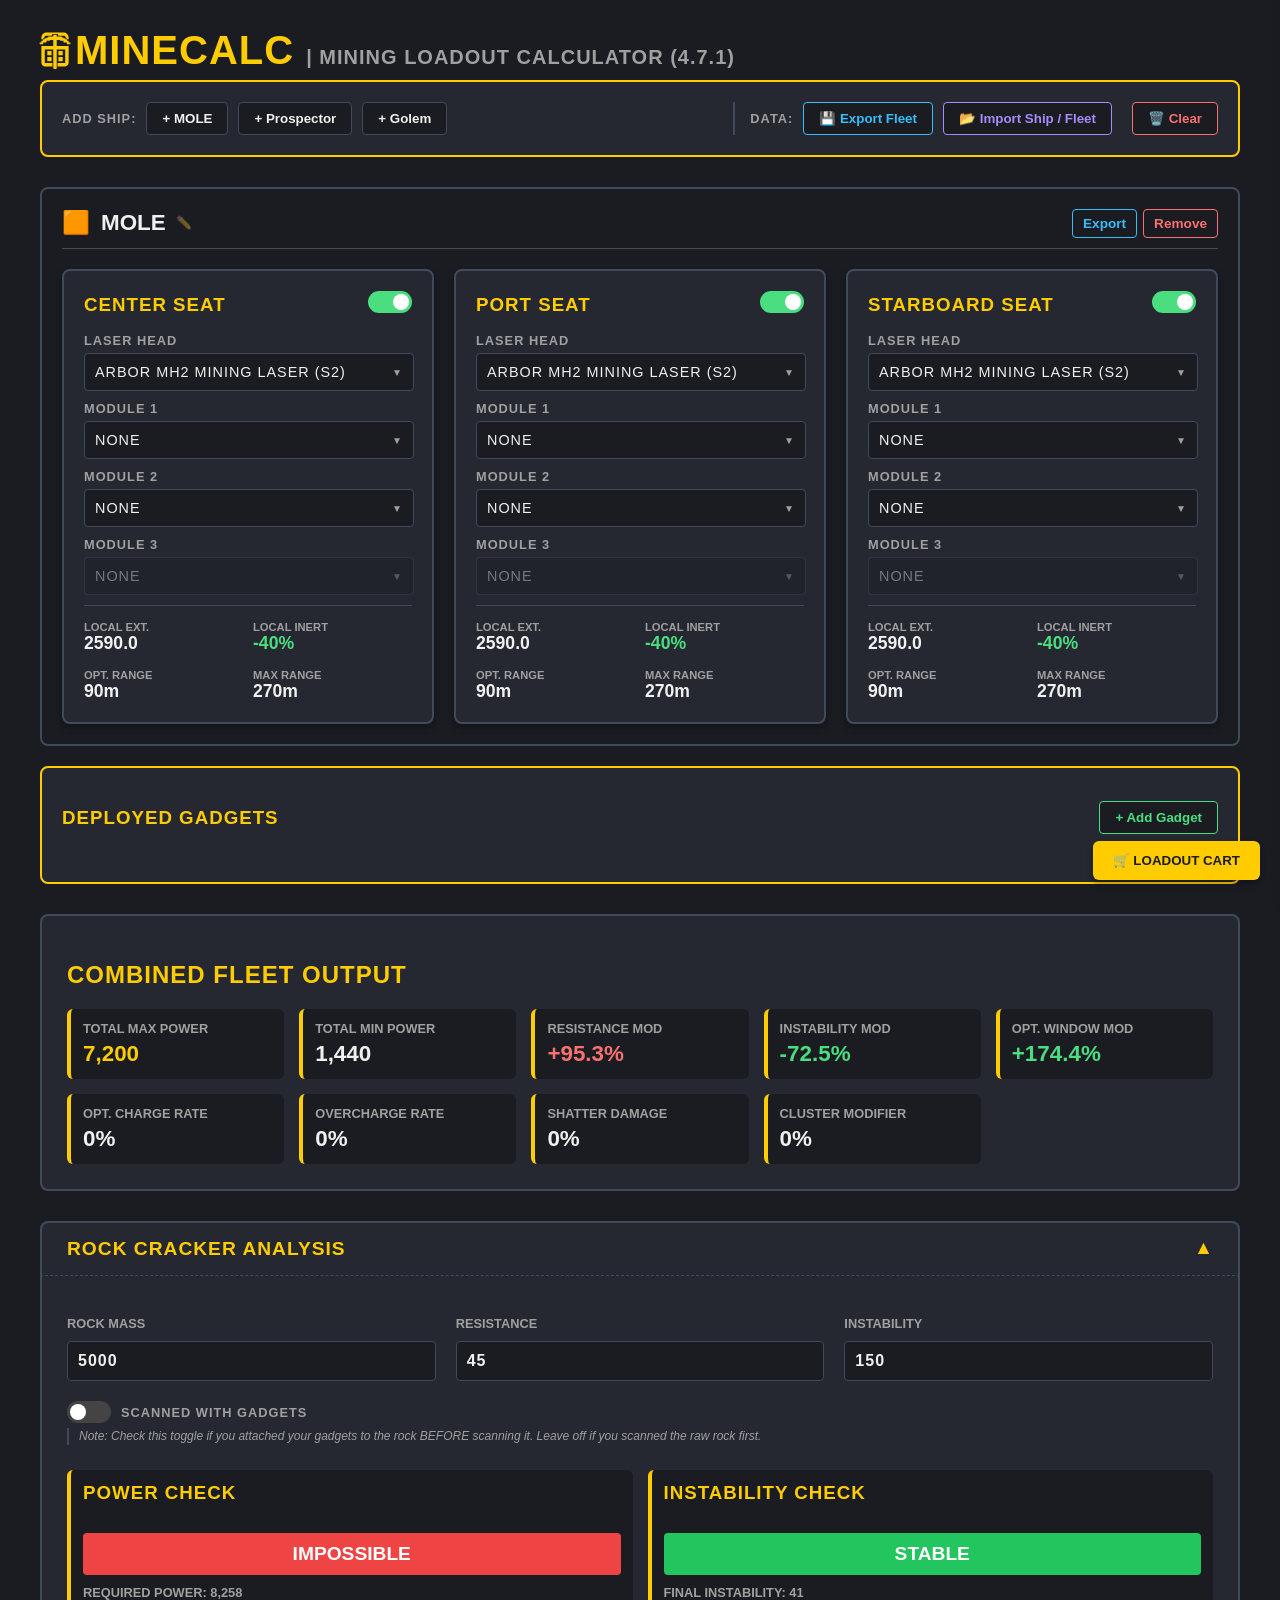
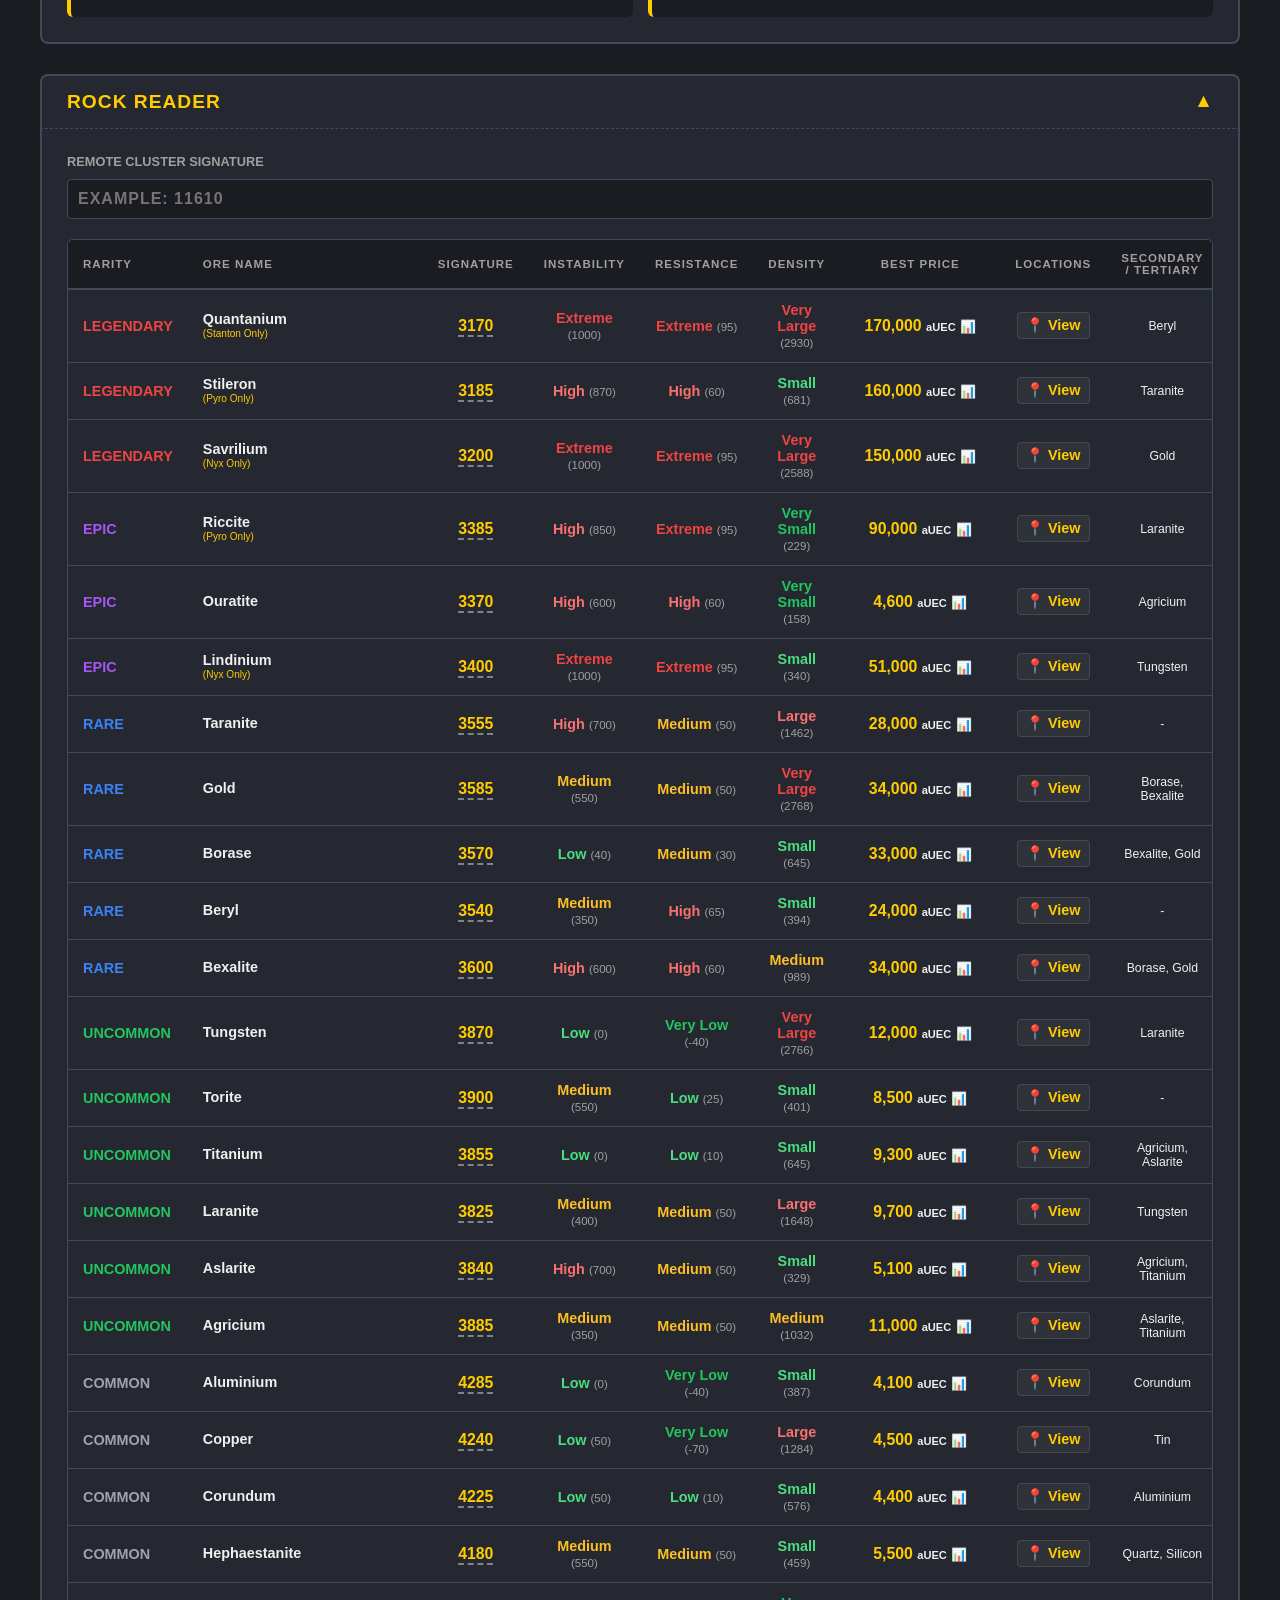
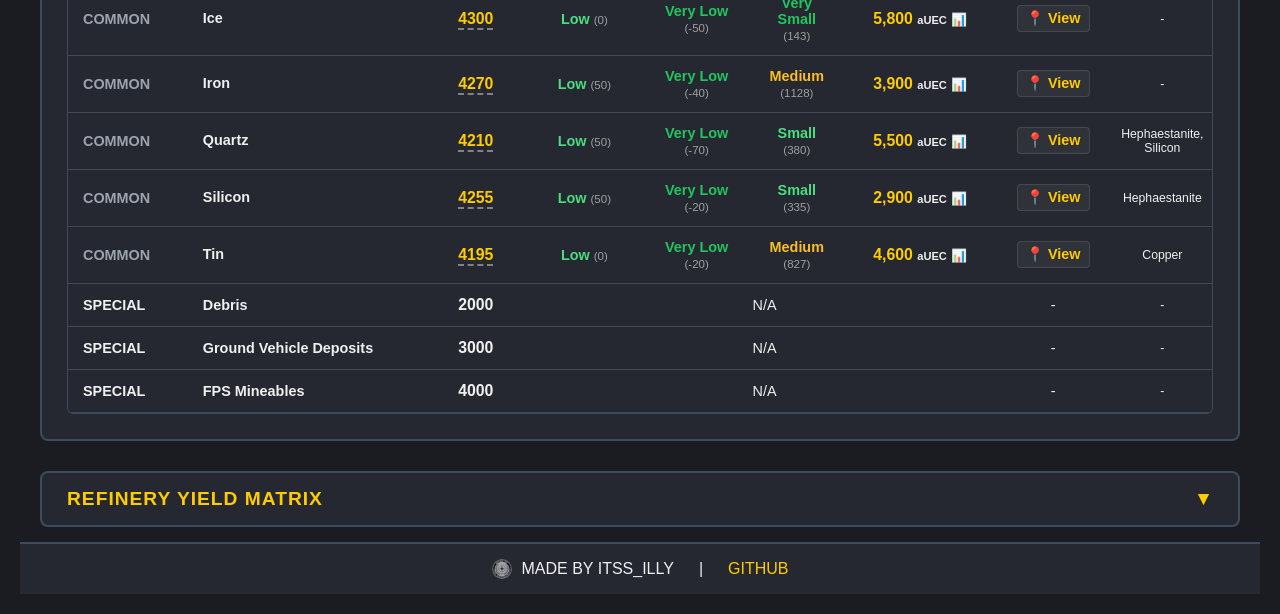
==== index.html @ 5e0e9f01 "Added locations to rock reader to know where to find the ores. Also fixed the sorting issue with las" ====
<!DOCTYPE html>
<html lang="en">
<head>
    <meta charset="UTF-8">
    <meta name="viewport" content="width=device-width, initial-scale=1.0">
    <title>MineCalc | Mining Loadout Calculator</title>
    <meta name="description" content="A Star Citizen calculator for mining loadouts, rock breakability, and fleet output.">
    <link rel="icon" type="image/svg+xml" href="MineCalc.svg">
    <meta property="og:type" content="website">
    <meta property="og:url" content="https://minecalc.itssilly.xyz/minecalc/">
    <meta property="og:title" content="MineCalc | Mining Loadout Calculator">
    <meta property="og:description" content="A Star Citizen calculator for mining loadouts, rock breakability, and fleet output.">
    <meta property="og:image" content="https://minecalc.itssilly.xyz/minecalc.png">
    <link rel="stylesheet" href="style.css">
</head>
<body>
<div id="app-content" class="container">
    <div class="main-title-container">
        <img src="MineCalc.svg" alt="MineCalc Logo" class="site-logo">
        <h1>MineCalc <span style="font-size: 0.5em; color: var(--text-muted);">| Mining Loadout Calculator (4.7.1)</span></h1>
    </div>
    
    <div class="fleet-controls global-card">
        <div class="control-group">
            <span class="control-label">Add Ship:</span>
            <button class="btn" onclick="addShip('MOLE')">+ MOLE</button>
            <button class="btn" onclick="addShip('PROSPECTOR')">+ Prospector</button>
            <button class="btn" onclick="addShip('GOLEM')">+ Golem</button>
        </div>
        <div class="control-group" style="border-left: 2px solid var(--border); padding-left: 15px;">
            <span class="control-label">Data:</span>
            <button class="btn btn-export" onclick="exportFleet()">💾 Export Fleet</button>
            <button class="btn btn-import" onclick="triggerImport()">📂 Import Ship / Fleet</button>
            <button class="btn btn-remove" onclick="clearFleet()" style="margin-left: 10px;">🗑️ Clear</button>
            <input type="file" id="import-file" accept=".json" style="display: none;" onchange="handleImport(event)">
        </div>
    </div>

    <div id="fleet-container"></div>

    <div class="global-card">
        <div class="gadget-header">
            <h3>Deployed Gadgets</h3>
            <button class="btn btn-add" onclick="addGadgetRow()">+ Add Gadget</button>
        </div>
        <div class="gadget-list" id="gadget-list"></div>
    </div>

    <div class="results-panel">
        <h2>Combined Fleet Output</h2>
        <div class="stats-grid">
            <div class="stat-box"><div class="stat-title">Total Max Power</div><div class="stat-value" id="res-max-power" style="color: var(--accent);">0</div></div>
            <div class="stat-box"><div class="stat-title">Total Min Power</div><div class="stat-value" id="res-min-power">0</div></div>
            <div class="stat-box"><div class="stat-title">Resistance Mod</div><div class="stat-value" id="res-resistance">0%</div></div>
            <div class="stat-box"><div class="stat-title">Instability Mod</div><div class="stat-value" id="res-instability">0%</div></div>
            <div class="stat-box" onmouseenter="showStatTip('window')" onmouseleave="hidePreview()">
                <div class="stat-title">Opt. Window Mod</div>
                <div class="stat-value" id="res-opt-win">0%</div>
            </div>
            <div class="stat-box"><div class="stat-title">Opt. Charge Rate</div><div class="stat-value" id="res-opt-charge">0%</div></div>
            <div class="stat-box"><div class="stat-title">Overcharge Rate</div><div class="stat-value" id="res-overcharge">0%</div></div>
            <div class="stat-box"><div class="stat-title">Shatter Damage</div><div class="stat-value" id="res-shatter">0%</div></div>
            <div class="stat-box"><div class="stat-title">Cluster Modifier</div><div class="stat-value" id="res-cluster">0%</div></div>
        </div>
    </div>

    <div class="accordion-header" onclick="toggleAccordion(this)">
        <h2>Rock Cracker Analysis</h2>
        <span class="accordion-icon">▼</span>
    </div>
    <div class="accordion-content">
        <div class="cracker-grid" style="margin-bottom: 20px;">
            <div class="cracker-input-group">
                <div class="stat-title">Rock Mass</div>
                <input type="number" id="rock-mass" class="cracker-input" value="5000" oninput="calculate()">
            </div>
            <div class="cracker-input-group">
                <div class="stat-title">Resistance</div>
                <input type="number" id="rock-res" class="cracker-input" value="45" oninput="calculate()">
            </div>
            <div class="cracker-input-group">
                <div class="stat-title">Instability</div>
                <input type="number" id="rock-inst" class="cracker-input" value="150" oninput="calculate()">
            </div>
        </div>

        <div style="margin-bottom: 25px;">
            <div class="control-group" style="margin-bottom: 5px;">
                <label class="switch">
                    <input type="checkbox" id="gadgets-scanned" onchange="calculate()">
                    <span class="slider"></span>
                </label>
                <span class="control-label">Scanned WITH Gadgets</span>
            </div>
            <div class="disclaimer">Note: Check this toggle if you attached your gadgets to the rock BEFORE scanning it. Leave off if you scanned the raw rock first.</div>
        </div>

        <div class="stats-grid">
            <div class="stat-box">
                <h3 style="margin-top: 0;">Power Check</h3>
                <div id="crack-power-status" class="status-badge" style="background-color: var(--panel-bg);">Awaiting Input</div>
                <div id="crack-power-required" class="stat-title" style="margin-top: 10px;">Required Power: 0</div>
            </div>
            <div class="stat-box">
                <h3 style="margin-top: 0;">Instability Check</h3>
                <div id="crack-inst-status" class="status-badge" style="background-color: var(--panel-bg);">Awaiting Input</div>
                <div id="crack-inst-final" class="stat-title" style="margin-top: 10px;">Final Instability: 0</div>
            </div>
        </div>
    </div>

    <div class="accordion-header" onclick="toggleAccordion(this)">
        <h2>Rock Reader</h2>
        <span class="accordion-icon">▼</span>
    </div>
    <div class="accordion-content">
        <div style="margin-bottom: 20px;">
            <div class="cracker-input-group">
                <div class="stat-title">Remote Cluster Signature</div>
                <input type="number" id="signatureInput" class="cracker-input" placeholder="Example: 11610" oninput="findOres()" style="width: 100%; box-sizing: border-box;">
            </div>
        </div>

        <div class="table-responsive">
            <table class="minecalc-table" id="rock-reader-table">
                <thead>
                    <tr>
                        <th>Rarity</th>
                        <th>Ore Name</th>
                        <th>Signature</th>
                        <th>Instability</th>
                        <th>Resistance</th>
                        <th>Density</th>
                        <th>Best Price</th>
                        <th>Locations</th>
                        <th>Secondary / Tertiary</th>
                    </tr>
                <tbody id="ore-table-body">
                    </tbody>
            </table>
        </div>
    </div>
    <div class="accordion-header" onclick="toggleAccordion(this)">
        <h2>Refinery Yield Matrix</h2>
        <span class="accordion-icon">▼</span>
    </div>
    <div class="accordion-content">
        <div class="table-responsive">
            <table class="minecalc-table" id="refinery-table">
                <thead>
                    <tr>
                        <th>Refinery</th>
                        <th>System</th>
                        </tr>
                </thead>
                <tbody id="refinery-table-body">
                    </tbody>
            </table>
        </div>
    </div>
</div>

<footer>
    <div class="footer-content">
        <img src="MadeByTheCommunity_Black.webp" alt="Made By The Community Logo">
        <span style="margin-right: 15px;">MADE BY ITSS_ILLY</span> | <span style="margin-left: 15px;"><a href="https://github.com/itssilly4u/MineCalc" target="_blank" class="github-link">GITHUB</a></span>
    </div>
</footer>

<script src="game-data.js"></script>
<script src="oresign.js"></script>

<script src="calculator.js"></script>
<script src="rockreader.js"></script>
<script src="fleet.js"></script>
<script src="refinery.js"></script>

<script src="app.js"></script>

</body>
</html>
---- style.css ----
:root {
    /* Base Backgrounds & Borders */
    --bg-color: #1a1c22;
    --panel-bg: #252830;
    --border: #3f4a5a;
    --border-dark: #551a1a; 

    /* Text Colors */
    --text-main: #f0f0f0;
    --text-bright: #ffffff;
    --text-muted: #a0a0a0;

    /* Core Theme Accents */
    --accent: #ffcc00; 
    --accent-rgb: 255, 204, 0; /* Used for transparent hovers */

    /* Status Colors */
    --good-stat: #4ade80; 
    --bad-stat: #f87171;
    --impossible: #ef4444;
    --difficult: #fbbf24;
    --crackable: #22c55e;
    --crackable-rgb: 34, 197, 94; /* Used for transparent glows */
    --overpower: #06b6d4;

    /* Action Buttons */
    --btn-export: #38bdf8;
    --btn-import: #a78bfa;

    /* Ore Rarities (Ones that don't match statuses) */
    --rarity-epic: #a855f7;
    --rarity-rare: #3b82f6;
    --rarity-common: #9ca3af;

    /* UI Elements */
    --toggle-bg: #444444;

    /* System Colors */
    --text-stanton: #4fa3e3;
    --text-nyx: #b164e8;
    --text-pyro: #e88e3c;

}

body {
    font-family: 'Segoe UI', Tahoma, Geneva, Verdana, sans-serif;
    background-color: var(--bg-color);
    color: var(--text-main);
    margin: 0; 
    padding: 20px;
    display: flex; 
    flex-direction: column;
    min-height: 100vh;
}

h1, 
h2, 
h3 { 
    color: var(--accent); 
    text-transform: uppercase; 
    letter-spacing: 1px; 
}

.container { 
    max-width: 1200px; 
    width: 100%; 
    margin: 0 auto; 
    flex: 1 0 auto; 
}

.setups-grid {
    display: grid;
    grid-template-columns: repeat(3, 1fr);
    gap: 20px;
    margin-bottom: 20px;
}

@media (max-width: 900px) {
    .setups-grid { 
        grid-template-columns: 1fr; 
    }
}

.setup-card {
    background-color: var(--panel-bg);
    border: 2px solid var(--border);
    border-radius: 8px;
    padding: 20px;
    box-shadow: 0 4px 6px rgba(0,0,0,0.3);
    display: flex; 
    flex-direction: column;
    transition: opacity 0.3s, border-color 0.3s;
    box-sizing: border-box; 
    width: 100%;
}

.setup-card label {
    font-size: 0.8em;
    color: var(--text-muted);
    text-transform: uppercase;
    font-weight: bold;
    letter-spacing: 1px;
    margin-bottom: 5px;
    display: block; 
}

.form-group {
    margin-bottom: 10px;
}

.setup-card.off { 
    opacity: 0.5; 
    border-color: var(--border-dark); 
}

.card-header { 
    display: flex; 
    justify-content: space-between; 
    align-items: center; 
    margin-bottom: 15px; 
}

.card-header h3 { 
    margin: 0; 
}

/* Switch UI */
.switch { 
    position: relative; 
    display: inline-block; 
    width: 44px; 
    height: 22px; 
}

.switch input { 
    opacity: 0; 
    width: 0; 
    height: 0; 
}

.slider { 
    position: absolute; 
    cursor: pointer; 
    top: 0; 
    left: 0; 
    right: 0; 
    bottom: 0; 
    background-color: var(--toggle-bg); 
    transition: .4s; 
    border-radius: 22px; 
}

.slider:before { 
    position: absolute; 
    content: ""; 
    height: 16px; 
    width: 16px; 
    left: 3px; 
    bottom: 3px; 
    background-color: var(--text-bright); 
    transition: .4s; 
    border-radius: 50%; 
}

input:checked + .slider { 
    background-color: var(--good-stat); 
}

input:checked + .slider:before { 
    transform: translateX(22px); 
}

/* Custom Select UI */
.custom-select { 
    position: relative; 
    width: 100%; 
    background-color: var(--bg-color); 
    border: 1px solid var(--border); 
    border-radius: 4px; 
    cursor: pointer; 
    user-select: none; 
    transition: border-color 0.2s; 
}

.custom-select.open { 
    border-color: var(--accent); 
}

.custom-select.disabled { 
    opacity: 0.4; 
    cursor: not-allowed; 
    pointer-events: none; 
}

.cs-display { 
    padding: 10px; 
    display: flex; 
    justify-content: space-between; 
    align-items: center; 
    color: var(--text-main); 
    font-size: 0.9em; 
    text-transform: uppercase; 
    letter-spacing: 1px;
}

.cs-display::after { 
    content: '▼'; 
    font-size: 0.7em; 
    color: var(--text-muted); 
}

.cs-options { 
    position: absolute; 
    top: calc(100% + 5px); 
    left: 0; 
    right: 0; 
    background-color: var(--bg-color); 
    border: 1px solid var(--accent); 
    border-radius: 4px; 
    max-height: 250px; 
    overflow-y: auto; 
    display: none; 
    z-index: 100; 
    box-shadow: 0 4px 12px rgba(0,0,0,0.5); 
}

.cs-optgroup { 
    padding: 8px 10px; 
    font-size: 0.75em; 
    color: var(--bg-color); 
    background-color: var(--accent); 
    font-weight: bold; 
    text-transform: uppercase; 
}

.cs-option { 
    padding: 10px 15px; 
    color: var(--text-main); 
    font-size: 0.9em; 
    transition: background-color 0.2s, color 0.2s; 
    text-transform: uppercase; 
    letter-spacing: 1px;
}

.cs-option:hover { 
    background-color: var(--panel-bg); 
    color: var(--accent); 
}

.cs-display, 
.cs-option { 
    white-space: normal; 
    word-wrap: break-word; 
}

/* Tooltip UI */
.item-preview-tooltip { 
    position: fixed; 
    background-color: var(--bg-color); 
    border: 1px solid var(--accent); 
    border-radius: 8px; 
    padding: 15px; 
    color: var(--text-main); 
    pointer-events: none; 
    z-index: 9999; 
    display: none; 
    box-shadow: 0 8px 16px rgba(0,0,0,0.8); 
    min-width: 240px; 
}

.item-preview-tooltip h4 { 
    margin: 0 0 10px 0; 
    color: var(--accent); 
    font-size: 1em; 
    border-bottom: 1px solid var(--border); 
    padding-bottom: 5px; 
    text-transform: uppercase; 
}

.preview-stat-row { 
    display: flex; 
    justify-content: space-between; 
    margin-bottom: 4px; 
    font-size: 0.9em; 
    font-weight: bold; 
}

.preview-label { 
    color: var(--text-muted); 
    text-transform: uppercase; 
    font-size: 0.8em; 
}

.global-card { 
    background-color: var(--panel-bg); 
    border: 2px solid var(--accent); 
    border-radius: 8px; 
    padding: 20px; 
    margin-bottom: 30px; 
}

.gadget-header { 
    display: flex; 
    justify-content: space-between; 
    align-items: center; 
    margin-bottom: 15px; 
}

.gadget-list { 
    display: flex; 
    flex-direction: column; 
    gap: 10px; 
}

.gadget-row { 
    display: flex; 
    align-items: center; 
    gap: 10px; 
}

.btn { 
    background: var(--bg-color); 
    border: 1px solid var(--border); 
    color: var(--text-main); 
    padding: 8px 15px; 
    border-radius: 4px; 
    cursor: pointer; 
    font-weight: bold; 
    transition: all 0.2s; 
}

.btn:hover { 
    border-color: var(--accent); 
    color: var(--accent); 
}

.btn-add { 
    color: var(--good-stat); 
    border-color: var(--good-stat); 
}

.btn-remove { 
    color: var(--bad-stat); 
    border-color: var(--bad-stat); 
}

.results-panel { 
    background-color: var(--panel-bg); 
    border: 2px solid var(--border); 
    border-radius: 8px; 
    padding: 25px; 
    margin-bottom: 30px; 
}

.stats-grid { 
    display: grid; 
    grid-template-columns: repeat(auto-fit, minmax(180px, 1fr)); 
    gap: 15px; 
}

.stat-box { 
    background-color: var(--bg-color); 
    padding: 12px; 
    border-radius: 6px; 
    border-left: 4px solid var(--accent); 
    display: flex; 
    flex-direction: column; 
    justify-content: center; 
}

.stat-title { 
    font-size: 0.8em; 
    color: var(--text-muted); 
    text-transform: uppercase; 
    margin-bottom: 5px; 
    font-weight: bold; 
}

.stat-value { 
    font-size: 1.4em; 
    font-weight: bold; 
}

/* Rock Cracker Section */
.cracker-grid { 
    display: grid; 
    grid-template-columns: repeat(auto-fit, minmax(200px, 1fr)); 
    gap: 20px; 
    margin-top: 15px; 
}

.cracker-input-group { 
    display: flex; 
    flex-direction: column; 
    gap: 5px; 
}

.cracker-input { 
    background: var(--bg-color); 
    border: 1px solid var(--border); 
    color: var(--text-main); 
    padding: 10px; 
    border-radius: 4px; 
    font-size: 1em; 
    text-transform: uppercase; 
    letter-spacing: 1px; 
    font-weight: bold;
}

.status-badge { 
    padding: 10px; 
    border-radius: 4px; 
    text-align: center; 
    font-weight: bold; 
    text-transform: uppercase; 
    margin-top: 10px; 
    font-size: 1.2em;
}

.operator-results { 
    margin-top: auto; 
    padding-top: 15px; 
    border-top: 1px solid var(--border); 
    display: grid; 
    grid-template-columns: 1fr 1fr; 
    gap: 15px 10px; 
}

.local-stat { 
    display: flex; 
    flex-direction: column; 
}

.local-stat .label { 
    color: var(--text-muted); 
    font-size: 0.7em; 
    text-transform: uppercase; 
    font-weight: bold; 
}

.local-stat .value { 
    font-size: 1.1em; 
    font-weight: bold; 
}

.disclaimer {
    font-size: 0.75em; 
    color: var(--text-muted); 
    font-style: italic; 
    margin-bottom: 15px; 
    line-height: 1.4; 
    border-left: 2px solid var(--border); 
    padding-left: 10px;
}

footer { 
    background-color: var(--panel-bg); 
    border-top: 2px solid var(--border); 
    padding: 15px 0; 
    margin-top: auto; 
    width: 100%; 
}

.footer-content { 
    max-width: 1200px; 
    margin: 0 auto; 
    display: flex; 
    justify-content: center; 
    align-items: center; 
    gap: 10px; 
}

.github-link { 
    font-size: 16px; 
    color: var(--accent); 
    text-transform: uppercase; 
    text-decoration: none; 
}

.footer-content img {
    height: 20px; 
    width: auto; 
    opacity: 0.6;
}

.footer-content a:hover {
    color: var(--text-bright); 
    text-decoration: underline;
}

#loading { 
    text-align: center; 
    padding: 50px; 
    font-size: 1.5em; 
    color: var(--accent); 
}

#app-content { 
    display: none; 
}

/* Accordion UI */
.accordion-header {
    background-color: var(--panel-bg);
    border: 2px solid var(--border);
    border-radius: 8px;
    padding: 15px 25px;
    margin-bottom: 15px;
    cursor: pointer;
    display: flex;
    justify-content: space-between;
    align-items: center;
    transition: border-color 0.2s;
}

.accordion-header:hover { 
    border-color: var(--accent); 
}

.accordion-header h2 { 
    margin: 0; 
    font-size: 1.2em; 
}

.accordion-icon { 
    font-size: 1.2em; 
    color: var(--accent); 
    transition: transform 0.3s ease; 
}

.accordion-header.active { 
    border-radius: 8px 8px 0 0; 
    margin-bottom: 0; 
    border-bottom: 1px dashed var(--border); 
}

.accordion-header.active .accordion-icon { 
    transform: rotate(180deg); 
}

.accordion-content { 
    background-color: var(--panel-bg); 
    border: 2px solid var(--border); 
    border-top: none; 
    border-radius: 0 0 8px 8px; 
    padding: 25px; 
    margin-bottom: 30px; 
    display: none; 
}

/* RockReader Specific Styles */
.action-button {
    padding: 12px 20px;
    font-size: 1rem;
    font-weight: bold;
    text-transform: uppercase;
    color: var(--bg-color);
    background-color: var(--accent); 
    border: none;
    border-radius: 6px;
    cursor: pointer;
    transition: background-color 0.2s;
    width: 100%;
    height: 45px;
}

.action-button:hover { 
    background-color: #e6b800; 
}

.results-container { 
    margin-top: 25px; 
    border-top: 1px solid var(--border);
    padding-top: 20px;
}

.match-item {
    background-color: rgba(0, 0, 0, 0.2);
    border: 1px solid var(--border);
    padding: 12px 15px;
    border-radius: 6px;
    margin-bottom: 8px;
    display: flex;
    justify-content: space-between;
    align-items: center;
}

.match-name { 
    font-weight: bold; 
    color: var(--text-bright); 
}

.match-count { 
    color: var(--accent); 
    font-size: 0.9em; 
    text-transform: uppercase; 
    font-weight: bold; 
}

/* RESPONSIVE FLEET BUILDER STYLES */
.fleet-controls { 
    display: flex; 
    flex-wrap: wrap; 
    gap: 15px; 
    align-items: center; 
    justify-content: space-between; 
}

.control-group { 
    display: flex; 
    align-items: center; 
    gap: 10px; 
    flex-wrap: wrap; 
}

.control-label { 
    font-size: 0.8em; 
    color: var(--text-muted); 
    text-transform: uppercase; 
    font-weight: bold; 
    letter-spacing: 1px; 
}

.btn-export { 
    color: var(--btn-export); 
    border-color: var(--btn-export); 
}

.btn-import { 
    color: var(--btn-import); 
    border-color: var(--btn-import); 
}

#fleet-container { 
    display: flex; 
    flex-wrap: wrap; 
    align-items: flex-start; 
    gap: 20px; 
    margin-bottom: 20px; 
}

.ship-container { 
    background-color: var(--bg-color); 
    border: 2px solid var(--border); 
    border-radius: 8px; 
    padding: 20px; 
    box-sizing: border-box; 
    width: 100%; 
}

.ship-container[data-type="MOLE"] { 
    width: 100%; 
}

@media (min-width: 950px) {
    .ship-container[data-type="PROSPECTOR"], 
    .ship-container[data-type="GOLEM"] { 
        width: calc(33.333% - 14px); 
    }
}

@media (min-width: 650px) and (max-width: 949px) {
    .ship-container[data-type="PROSPECTOR"], 
    .ship-container[data-type="GOLEM"] { 
        width: calc(50% - 10px); 
    }
}

.ship-header { 
    display: flex; 
    justify-content: space-between; 
    align-items: flex-start; 
    margin-bottom: 20px; 
    padding-bottom: 10px; 
    border-bottom: 1px solid var(--border); 
    flex-wrap: wrap; 
    gap: 10px; 
}

.ship-header h2 { 
    margin: 0; 
    color: var(--text-bright); 
    font-size: 1.4em; 
    display: flex; 
    align-items: center; 
    gap: 10px; 
}

.ship-header-controls { 
    display: flex; 
    gap: 6px; 
    flex-wrap: wrap; 
}

.ship-header-controls .btn { 
    padding: 6px 10px; 
    font-size: 0.85em; 
}

.ship-container .setups-grid { 
    margin-bottom: 0; 
}

.ship-title-container { 
    display: flex; 
    align-items: center; 
    gap: 10px; 
    flex-wrap: wrap; 
}

.ship-title-text { 
    font-size: 1.4em; 
    color: var(--text-main); 
    margin: 0; 
    font-weight: bold; 
    cursor: pointer; 
}

.ship-name-input { 
    font-size: 1.2em; 
    padding: 4px 8px; 
    border-radius: 4px; 
    border: 1px solid var(--accent); 
    background: var(--bg-color); 
    color: var(--text-main); 
    display: none; 
    font-weight: bold; 
    font-family: inherit; 
    width: 150px; 
}

.edit-icon { 
    font-size: 0.8em; 
    cursor: pointer; 
    opacity: 0.4; 
    transition: opacity 0.2s; 
}

.edit-icon:hover { 
    opacity: 1; 
}

.ship-container[data-type="PROSPECTOR"] .setups-grid, 
.ship-container[data-type="GOLEM"] .setups-grid { 
    grid-template-columns: 1fr; 
}

/* --- Ore Database Table Styles --- */
.table-responsive { 
    overflow-x: auto; 
    margin-top: 15px; 
    border-radius: 6px; 
    border: 1px solid var(--border); 
}

.minecalc-table { 
    width: 100%; 
    border-collapse: collapse; 
    text-align: left; 
    font-size: 0.9em; 
    min-width: 800px; 
}

.minecalc-table th { 
    background-color: var(--bg-color); 
    color: var(--text-muted); 
    padding: 12px 15px; 
    border-bottom: 2px solid var(--border); 
    text-transform: uppercase; 
    letter-spacing: 1px; 
    font-size: 0.8em; 
}

.minecalc-table td { 
    padding: 12px 15px; 
    border-bottom: 1px solid var(--border); 
    color: var(--text-main); 
}

.minecalc-table tr:hover { 
    background-color: rgba(var(--accent-rgb), 0.05); 
}

/* Rarity Colors (Hooked to variables) */
.minecalc-table td.rarity-legendary { 
    color: var(--impossible); 
    font-weight: bold; 
    text-transform: uppercase; 
} 

.minecalc-table td.rarity-epic { 
    color: var(--rarity-epic); 
    font-weight: bold; 
    text-transform: uppercase; 
} 

.minecalc-table td.rarity-rare { 
    color: var(--rarity-rare); 
    font-weight: bold; 
    text-transform: uppercase; 
} 

.minecalc-table td.rarity-uncommon { 
    color: var(--crackable); 
    font-weight: bold; 
    text-transform: uppercase; 
} 

.minecalc-table td.rarity-common { 
    color: var(--rarity-common); 
    font-weight: bold; 
    text-transform: uppercase; 
} 

#rock-reader-table th:nth-child(2), 
#rock-reader-table td.ore-name-cell {
    width: 205px; 
    min-width: 205px;
}

#rock-reader-table th:nth-child(n+3),
#rock-reader-table td:nth-child(n+3) {
    text-align: center;
}

#rock-reader-table td.price-clickable {
    color: var(--accent);
    font-weight: bold;
    cursor: pointer;
}

#rock-reader-table td.price-cell-empty {
    color: var(--text-muted);
}


#rock-reader-table th, 
#rock-reader-table td.ore-name-cell,
#rock-reader-table td.sig-clickable,
#rock-reader-table td.price-clickable {
    white-space: nowrap; 
}


#rock-reader-table th:nth-child(7),
#rock-reader-table td.price-clickable {
    width: 130px;
    min-width: 130px;
}


#rock-reader-table th:last-child,
#rock-reader-table td:last-child {
    width: auto;
    white-space: normal; 
}


.price-details-row td {
    white-space: normal !important; 
}

/* --- Refinery Table  --- */

#refinery-table th:first-child,
#refinery-table td:first-child {
    position: sticky;
    left: 0;
    background-color: var(--panel-bg);
    z-index: 11;
    box-shadow: 2px 0 0 0 var(--border);
}

#refinery-table th:first-child {
    background-color: var(--bg-color);
    z-index: 12 !important;
}

#refinery-table th:nth-child(2),
#refinery-table td:nth-child(2) {
    padding-right: 30px;
    text-align: left;
    border-left: none; 
}

#refinery-table {
    border-collapse: separate; 
    border-spacing: 0;
}

/* Rating Colors (Hooked to variables) */
.rating-extreme { 
    color: var(--impossible); 
    font-weight: bold; 
} 

.rating-high { 
    color: var(--bad-stat); 
    font-weight: bold; 
} 

.rating-medium { 
    color: var(--difficult); 
    font-weight: bold; 
} 

.rating-low { 
    color: var(--good-stat); 
    font-weight: bold; 
} 

.rating-very-low { 
    color: var(--crackable); 
    font-weight: bold; 
} 

/* --- Rock Reader Table Highlights --- */
.minecalc-table tr.highlight-match { 
    background-color: rgba(var(--crackable-rgb), 0.15); 
    border: 2px solid var(--crackable); 
}

.cluster-badge { 
    background-color: var(--crackable); 
    color: var(--text-bright); 
    padding: 2px 8px; 
    border-radius: 4px; 
    font-size: 0.75em; 
    font-weight: bold; 
    text-transform: uppercase; 
    margin-left: 10px; 
    vertical-align: middle; 
}

.sig-clickable { 
    cursor: pointer; 
    text-decoration: underline dashed var(--text-muted); 
    text-underline-offset: 5px; 
    transition: color 0.2s; 
}

.sig-clickable:hover { 
    color: var(--text-bright) !important; 
}

.sig-details-row td { 
    background-color: rgba(0, 0, 0, 0.15); 
    box-shadow: inset 0 3px 6px rgba(0,0,0,0.1); 
}

/* Header Logo Styles */
.main-title-container { 
    display: flex; 
    align-items: center;  
    margin-bottom: 10px; 
    margin-top: 10px; 
    margin-left: -5px; 
}

.site-logo { 
    height: 40px; 
    width: auto; 
}

.main-title-container h1 { 
    margin: 0; 
    font-size: 40px; 
    line-height: 1; 
}

/* --- SHOPPING CART UI --- */
#mc-cart-btn {
    position: fixed;
    bottom: 20px;
    right: 20px;
    z-index: 999;
    background: var(--accent);
    color: var(--bg-color);
    border: none;
    padding: 12px 20px;
    border-radius: 6px;
    font-weight: bold;
    text-transform: uppercase;
    cursor: pointer;
    box-shadow: 0 4px 6px rgba(0,0,0,0.3);
    transition: transform 0.2s, background-color 0.2s;
}
#mc-cart-btn:hover {
    transform: scale(1.05);
    background-color: #e6b800;
}
#mc-cart-panel {
    position: fixed;
    top: 0;
    right: -400px;
    width: 380px;
    max-width: 100vw;
    height: 100vh;
    background: var(--panel-bg);
    color: var(--text-main);
    z-index: 1000;
    transition: right 0.3s ease;
    box-shadow: -5px 0 15px rgba(0,0,0,0.8);
    display: flex;
    flex-direction: column;
    border-left: 2px solid var(--border);
}
#mc-cart-panel.open { 
    right: 0; 
}
.mc-cart-header {
    padding: 20px;
    background: var(--bg-color);
    display: flex;
    justify-content: space-between;
    align-items: center;
    border-bottom: 2px solid var(--border);
}
.mc-cart-header h3 { 
    margin: 0; 
    font-size: 1.2rem; 
}
.mc-close-btn { 
    background: none; 
    border: none; 
    color: var(--text-muted); 
    font-size: 1.5rem; 
    cursor: pointer; 
    transition: color 0.2s; 
}
.mc-close-btn:hover { 
    color: var(--bad-stat); 
}
.mc-cart-controls {
    padding: 10px 20px;
    background: var(--panel-bg);
    border-bottom: 1px solid var(--border);
    display: flex;
    align-items: center;
    gap: 10px;
    font-size: 0.9em;
    color: var(--text-muted);
}
.mc-cart-list { 
    flex: 1; 
    overflow-y: auto; 
    padding: 20px; 
    display: flex; 
    flex-direction: column; 
    gap: 15px; 
}
.mc-cart-item {
    background: var(--bg-color);
    padding: 12px;
    border-radius: 6px;
    border-left: 4px solid transparent;
    border: 1px solid var(--border);
}
.mc-cart-item.equipped { border-left-color: var(--accent); }
.mc-cart-item.pinned { border-left-color: var(--btn-export); }

.mc-item-header { 
    display: flex; 
    justify-content: space-between; 
    align-items: center; 
    margin-bottom: 8px; 
}
.mc-item-name { 
    font-weight: bold; 
    flex: 1; 
    color: var(--text-bright); 
    text-transform: uppercase; 
    font-size: 0.9em;
}
.mc-item-qty { 
    background: var(--accent); 
    color: var(--bg-color); 
    padding: 2px 8px; 
    border-radius: 12px; 
    font-size: 0.8em; 
    font-weight: bold; 
    margin-right: 10px; 
}
.mc-pin-btn { 
    background: none; 
    border: none; 
    cursor: pointer; 
    opacity: 0.4; 
    transition: opacity 0.2s; 
    font-size: 1.1em; 
}
.mc-pin-btn:hover { opacity: 0.8; }
.mc-pin-btn.active { 
    opacity: 1; 
    text-shadow: 0 0 5px var(--btn-export); 
}
.mc-shop-select {
    width: 100%;
    padding: 8px;
    background: var(--panel-bg);
    color: var(--text-main);
    border: 1px solid var(--border);
    border-radius: 4px;
    font-size: 0.85em;
    cursor: pointer;
}
.mc-shop-select:focus { 
    border-color: var(--accent); 
    outline: none; 
}
.mc-cart-footer {
    padding: 20px;
    background: var(--bg-color);
    border-top: 2px solid var(--border);
    text-align: right;
    font-size: 1.2em;
    font-weight: bold;
    color: var(--text-main);
}

/* --- CART SEARCH UI --- */
.mc-controls-wrapper {
    display: flex;
    align-items: center;
    width: 100%;
    justify-content: space-between;
}
.mc-show-all-wrap {
    display: flex;
    align-items: center;
    gap: 10px;
}
.mc-search-container {
    display: flex;
    align-items: center;
    justify-content: flex-end;
}
#mc-cart-search {
    width: 0;
    padding: 0;
    border: 1px solid transparent;
    background: var(--bg-color);
    color: var(--text-main);
    border-radius: 4px;
    transition: all 0.3s ease;
    opacity: 0;
    font-size: 0.9em;
    pointer-events: none;
}
.mc-search-container.open #mc-cart-search {
    width: 140px;
    padding: 4px 8px;
    border: 1px solid var(--border);
    opacity: 1;
    margin-right: 8px;
    pointer-events: auto;
}
#mc-cart-search:focus {
    outline: none;
    border-color: var(--accent);
}
.mc-search-toggle {
    background: none;
    border: none;
    color: var(--text-muted);
    cursor: pointer;
    font-size: 1.1em;
    transition: color 0.2s, transform 0.2s;
    padding: 2px;
}
.mc-search-toggle:hover {
    color: var(--accent);
    transform: scale(1.1);
}


/* --- ROCK READER DETAIL ROWS & TOOLTIPS --- */
.tooltip-header { margin-bottom: 8px; border-bottom: 1px solid var(--border); padding-bottom: 5px; font-size: 1em; }
.tooltip-row-container { display: flex; flex-direction: column; gap: 6px; font-size: 0.9em; }
.tooltip-row { display: flex; align-items: baseline; }
.tooltip-sys-label { 
    font-weight: bold; 
    width: 85px; 
    flex-shrink: 0; 
    display: inline-block; 
}
.tooltip-footer { margin-top: 10px; font-size: 0.8em; color: var(--text-muted); font-style: italic; text-align: center; border-top: 1px dashed var(--border); padding-top: 5px; }

.detail-row-wrapper { padding: 10px 15px; border-left: 3px solid var(--accent); background-color: rgba(0,0,0,0.1); }
.detail-row-header { color: var(--text-muted); font-size: 0.8em; text-transform: uppercase; margin-bottom: 10px; display: flex; justify-content: space-between; align-items: center; }
.detail-cards-container { display: flex; gap: 15px; flex-wrap: wrap; align-items: stretch; justify-content: flex-start; }

.recommendation-card {
    flex: 0 1 auto !important;
    min-height: auto !important;
    margin-bottom: 10px;
    width: 100%;
}
.detail-card { background: var(--bg-color); border: 1px solid var(--border); padding: 8px 15px; border-radius: 6px; flex: 1 1 200px; max-width: 350px; text-align: left; }
.detail-card.center-text { 
    text-align: center; 
    flex: 1 1 120px;
    max-width: 150px; 
}
.card-sys-header { font-size: 0.8em; text-transform: uppercase; font-weight: bold; margin-bottom: 6px; border-bottom: 1px solid rgba(255,255,255,0.1); padding-bottom: 4px; }
.card-content-chips { display: flex; flex-wrap: wrap; gap: 6px; font-size: 0.85em; color: var(--text-main); }
.loc-chip { background: rgba(255,255,255,0.05); padding: 3px 8px; border-radius: 4px; border: 1px solid rgba(255,255,255,0.1); }

.show-more-card { background: rgba(var(--accent-rgb), 0.1); border: 1px dashed var(--accent); padding: 8px 15px; border-radius: 6px; flex: 1 1 200px; max-width: 250px; display: flex; align-items: center; justify-content: center; cursor: pointer; color: var(--accent); font-weight: bold; text-align: center; transition: background 0.2s; }
.show-more-card:hover { background: rgba(var(--accent-rgb), 0.2); }
.show-less-btn { cursor: pointer; color: var(--accent); font-weight: bold; transition: color 0.2s; }
.show-less-btn:hover { color: var(--text-bright); text-decoration: underline; }

.price-val { color: var(--accent); font-weight: bold; font-size: 1.1em; }
.price-unit { font-size: 0.7em; color: var(--text-main); }
.price-loc { color: var(--text-main); font-size: 0.85em; font-weight: bold; margin-bottom: 4px; white-space: nowrap; overflow: hidden; text-overflow: ellipsis; }

.action-badge { color: var(--accent); font-weight: bold; background: rgba(255,255,255,0.05); padding: 4px 8px; border-radius: 4px; border: 1px solid rgba(255,255,255,0.1); display: inline-block; transition: background 0.2s; cursor: pointer; text-align: center; }
.action-badge:hover { background: rgba(255,255,255,0.1); }

.sys-stanton { color: var(--text-stanton); }
.sys-nyx { color: var(--text-nyx); }
.sys-pyro { color: var(--text-pyro); }
.sys-unknown { color: var(--text-muted); }
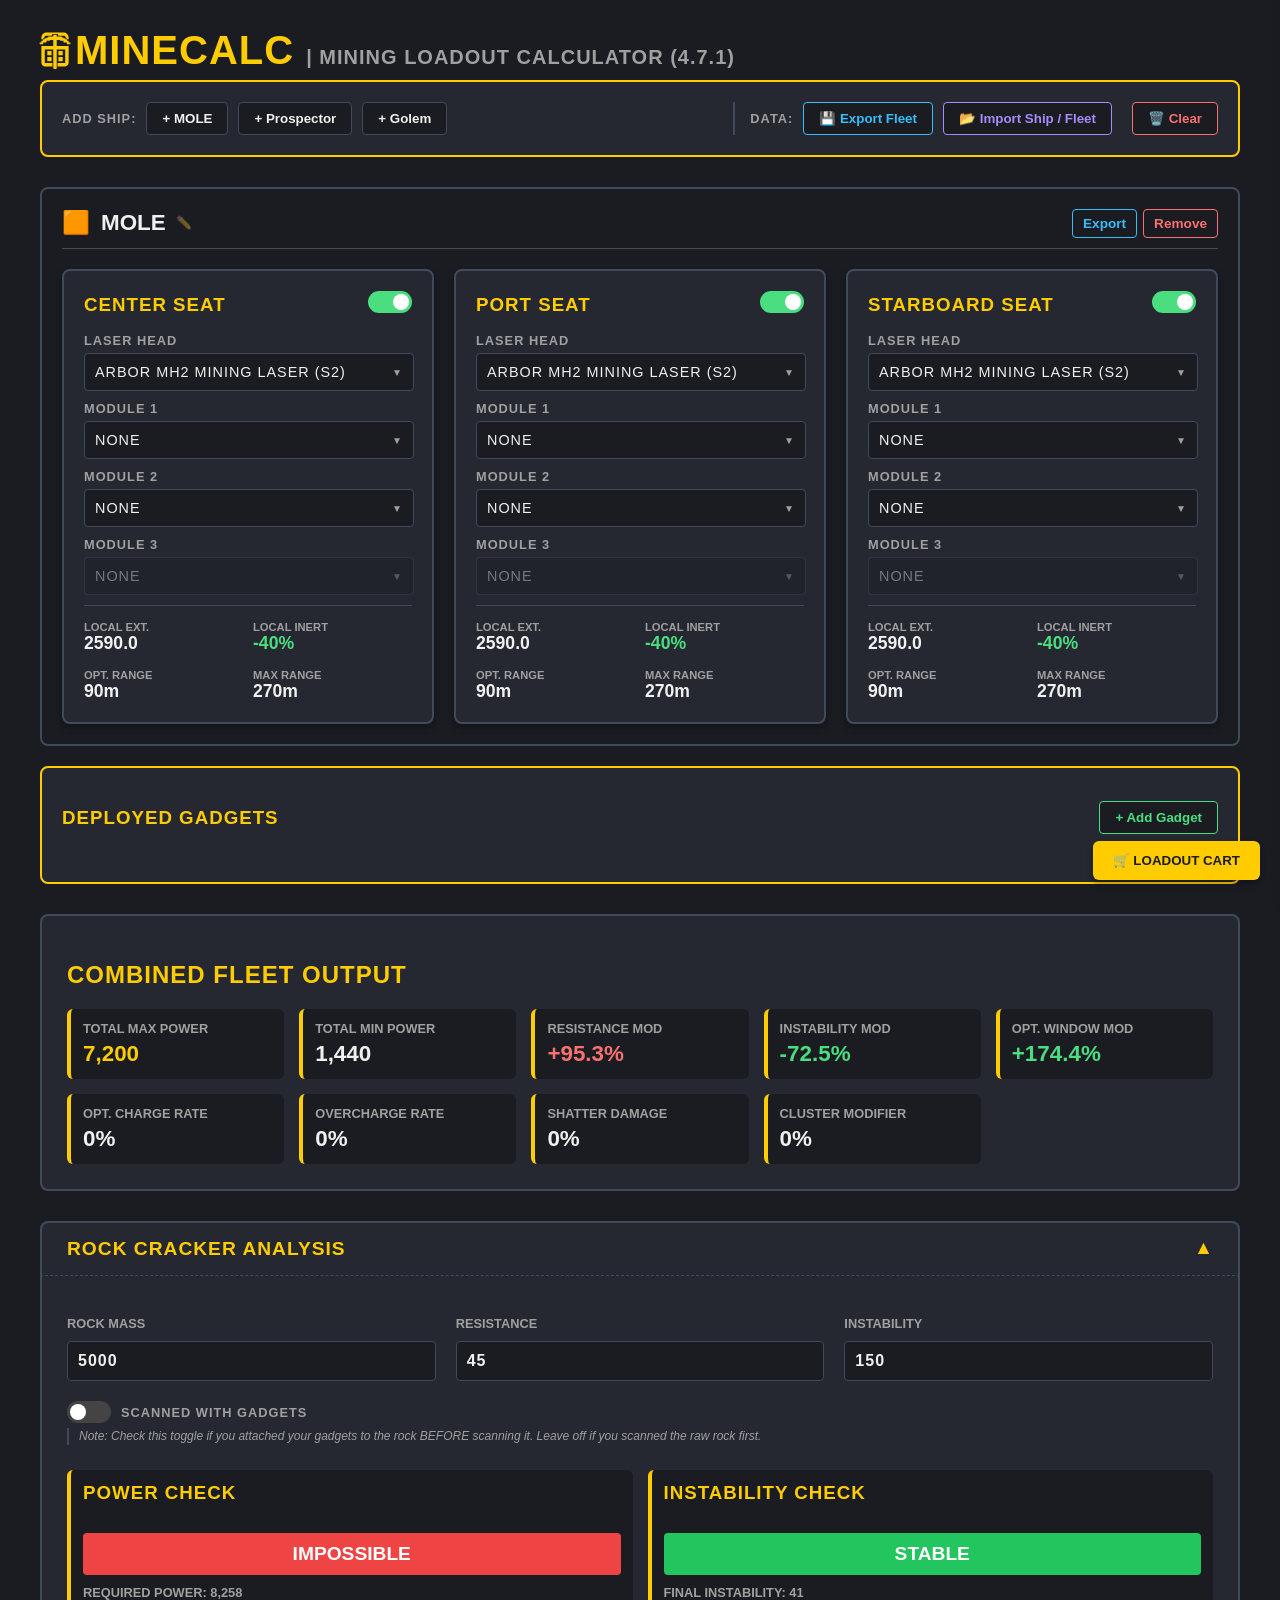
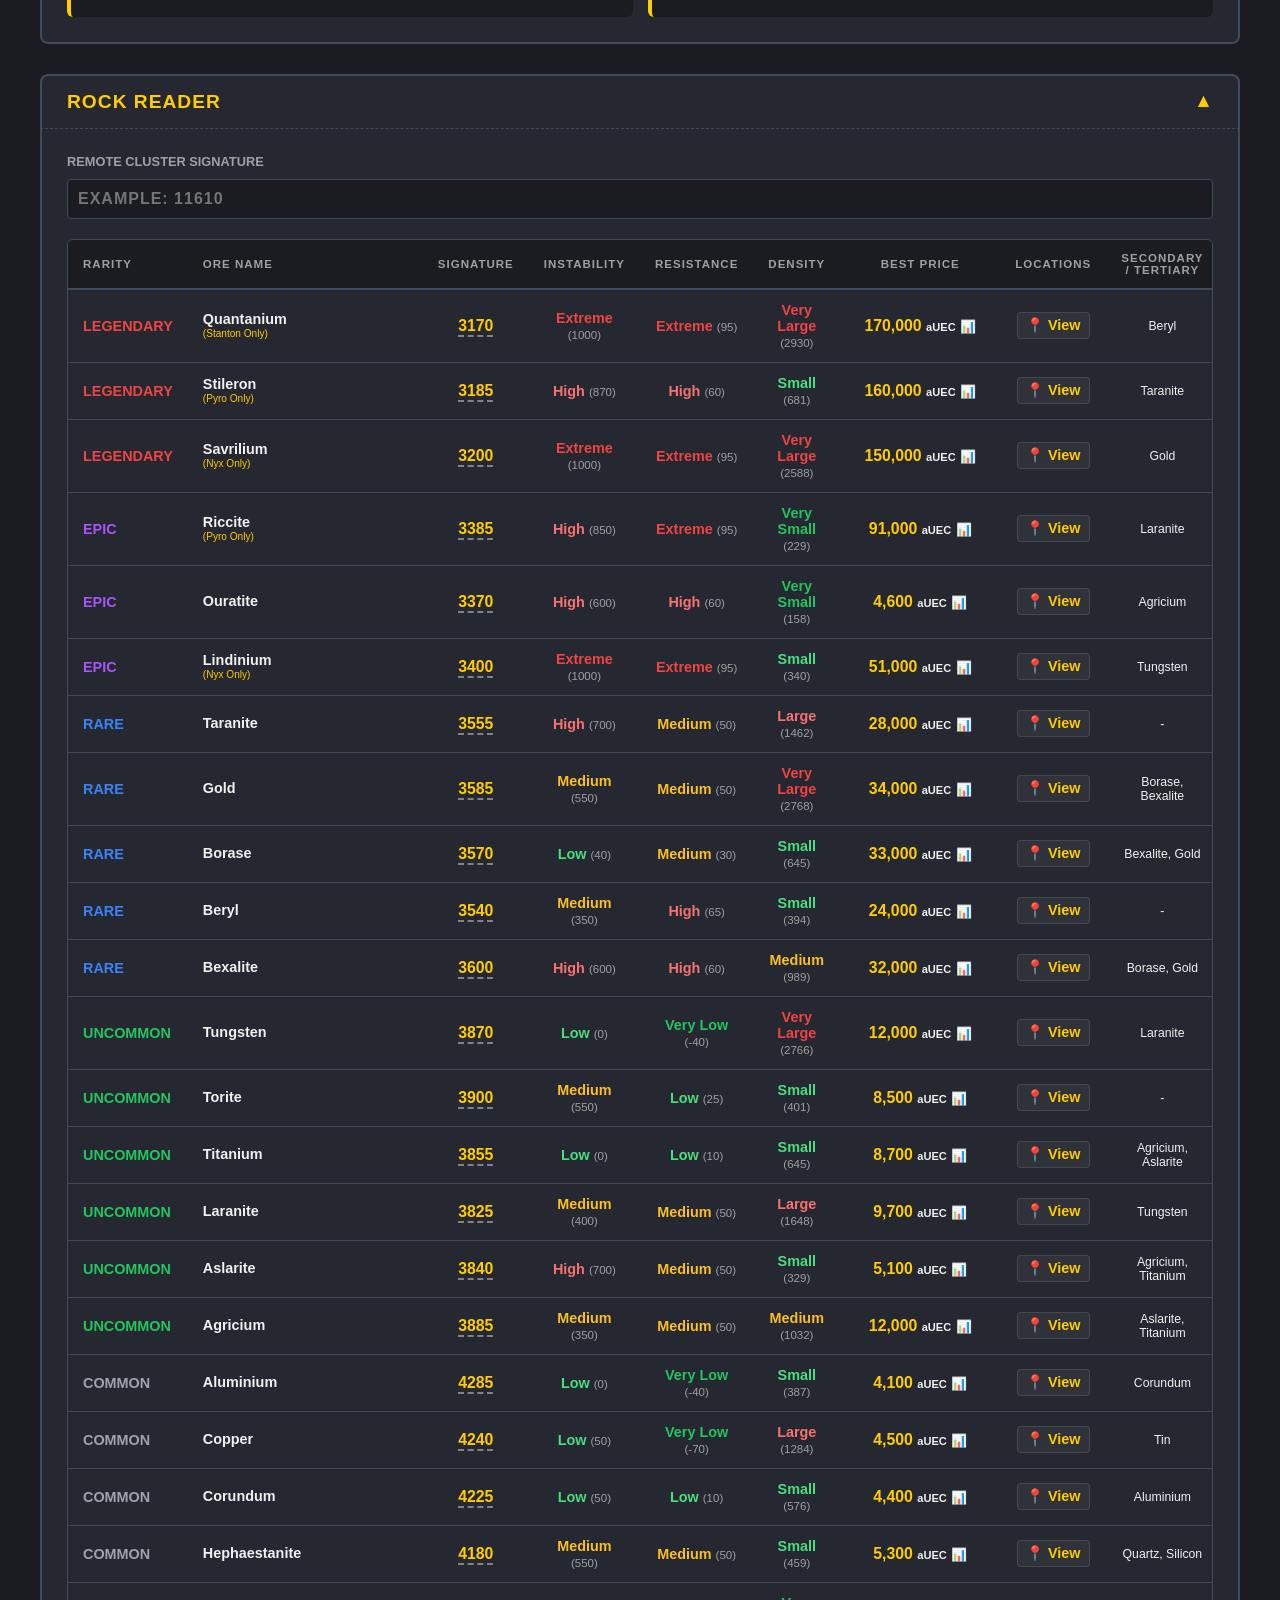
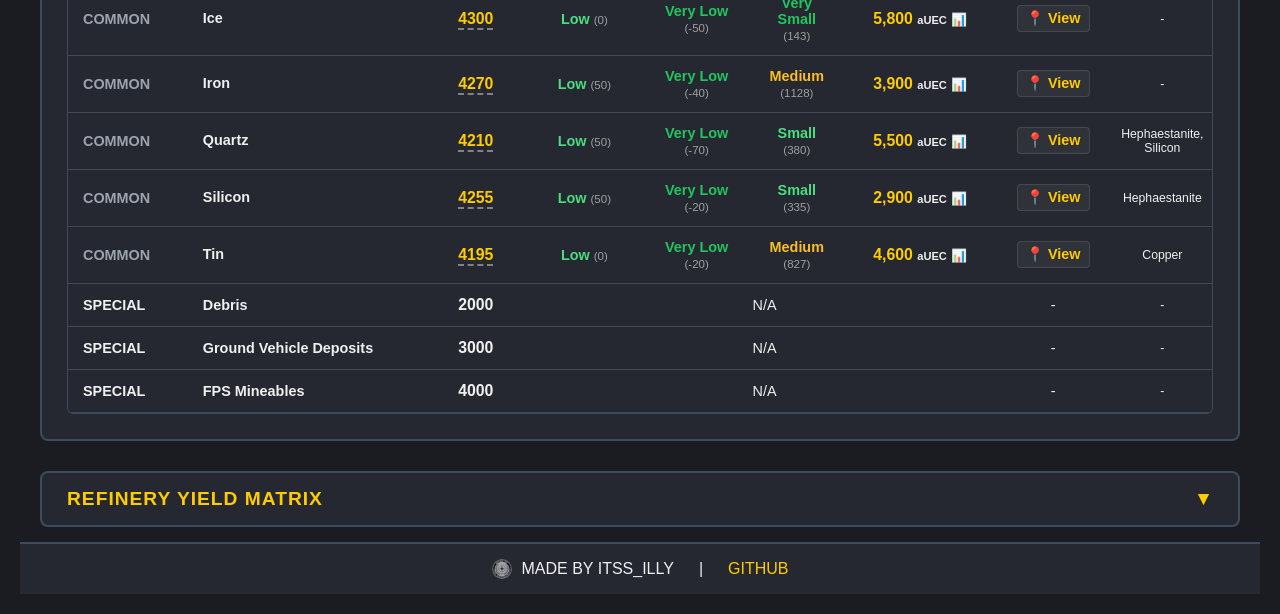
==== commit 154d5f71: "Added a sitemap.xml for better SEO and updated the meta description in index.html" ====
--- a/index.html
+++ b/index.html
@@ -3,12 +3,12 @@
 <head>
     <meta charset="UTF-8">
     <meta name="viewport" content="width=device-width, initial-scale=1.0">
-    <title>MineCalc | Mining Loadout Calculator</title>
-    <meta name="description" content="A Star Citizen calculator for mining loadouts, rock breakability, and fleet output.">
+    <title>MineCalc | Star Citizen Mining Calculator</title>
+    <meta name="description" content="Optimize Star Citizen mining with MineCalc. Advanced rock-cracking, MOLE/Prospector/Golem loadouts, and accurate ore data in Stanton, Pyro & Nyx.">
     <link rel="icon" type="image/svg+xml" href="MineCalc.svg">
     <meta property="og:type" content="website">
     <meta property="og:url" content="https://minecalc.itssilly.xyz/minecalc/">
-    <meta property="og:title" content="MineCalc | Mining Loadout Calculator">
+    <meta property="og:title" content="MineCalc | Star Citizen Mining Calculator">
     <meta property="og:description" content="A Star Citizen calculator for mining loadouts, rock breakability, and fleet output.">
     <meta property="og:image" content="https://minecalc.itssilly.xyz/minecalc.png">
     <link rel="stylesheet" href="style.css">
@@ -178,4 +178,4 @@
 <script src="app.js"></script>
 
 </body>
-</html>+</html>
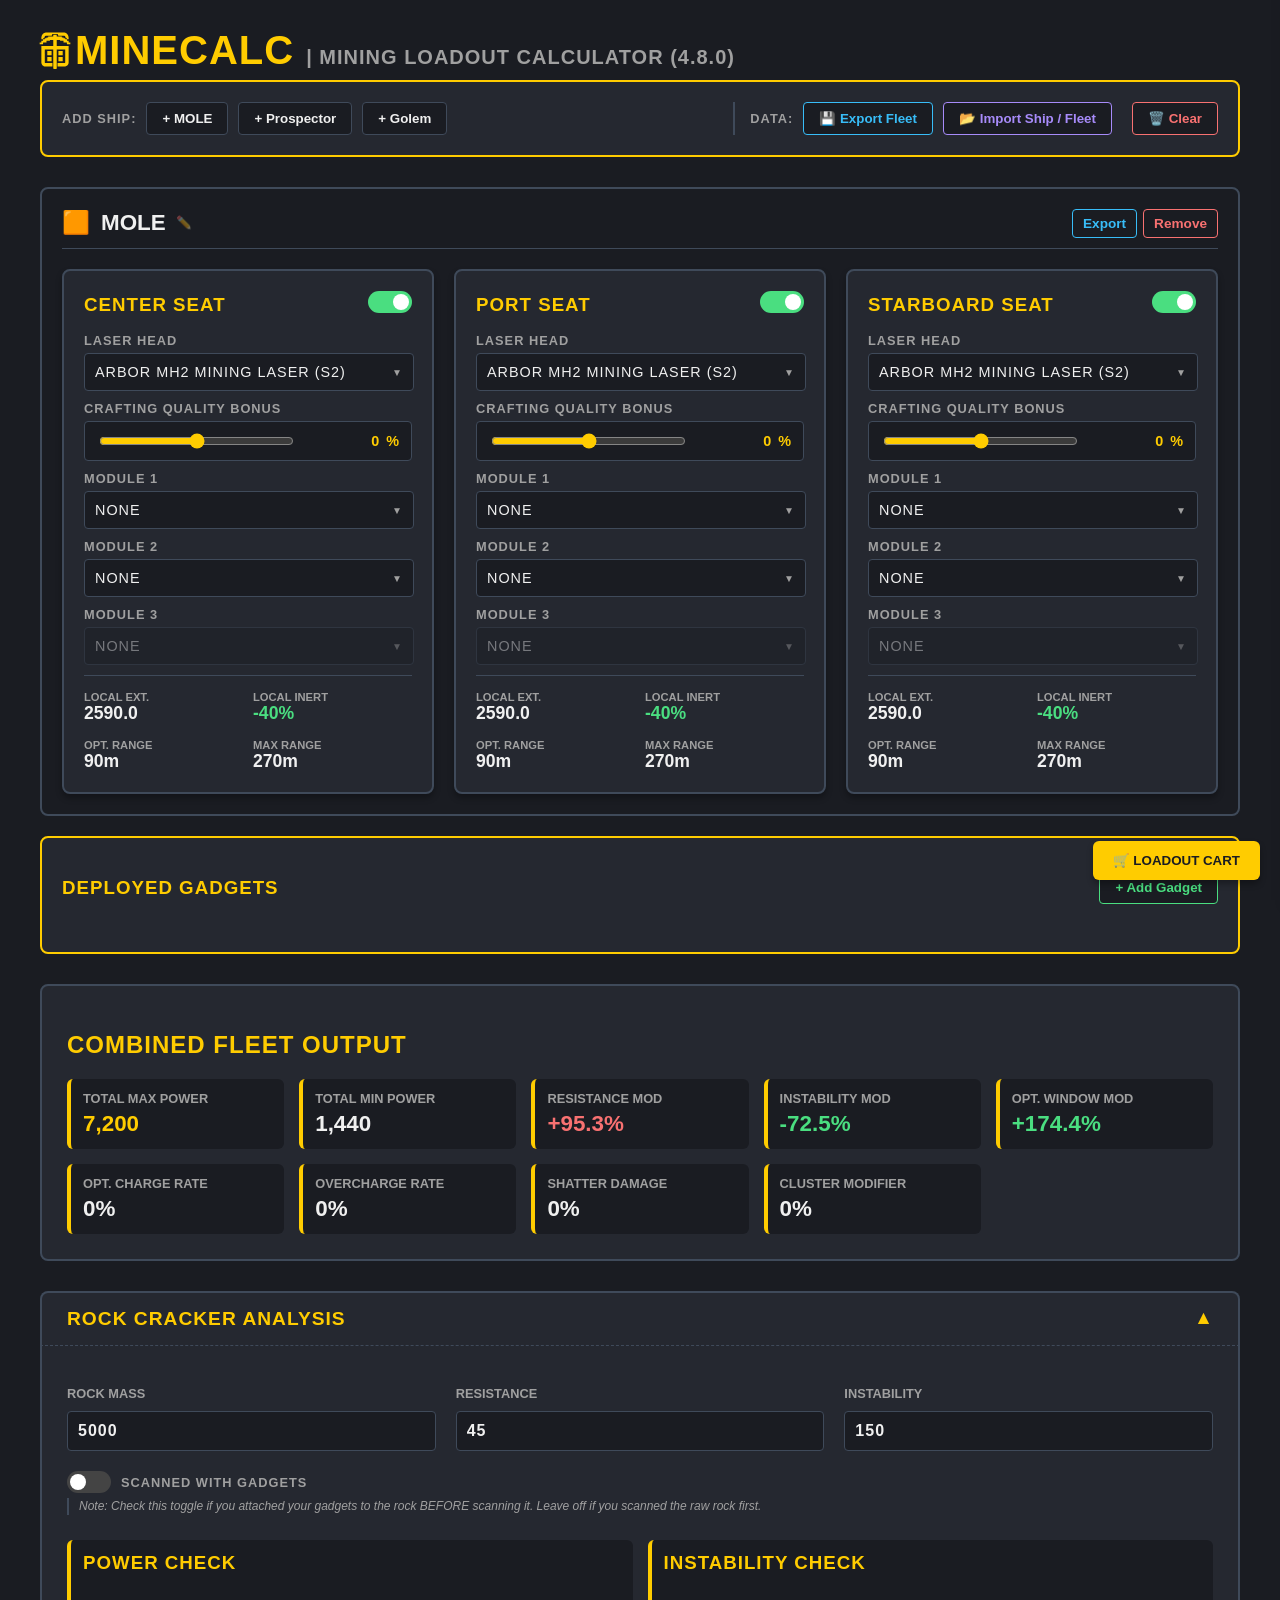
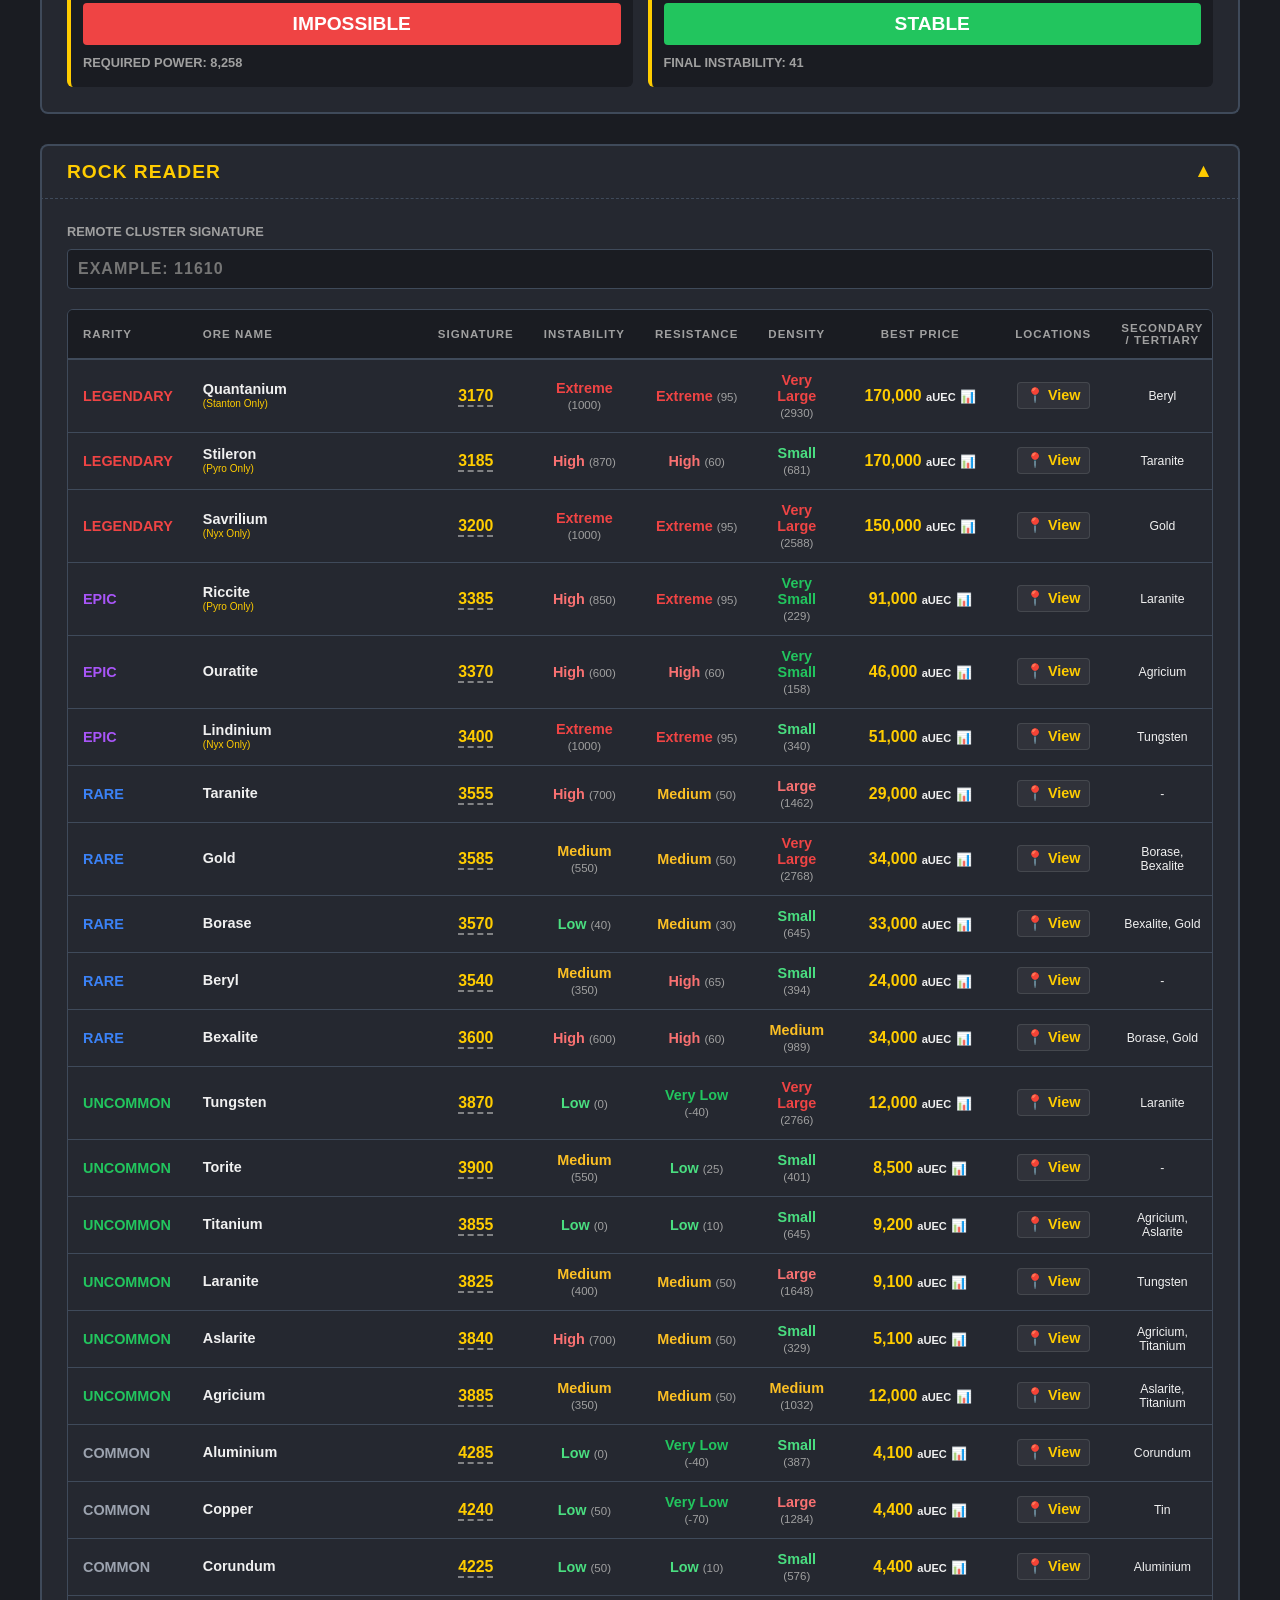
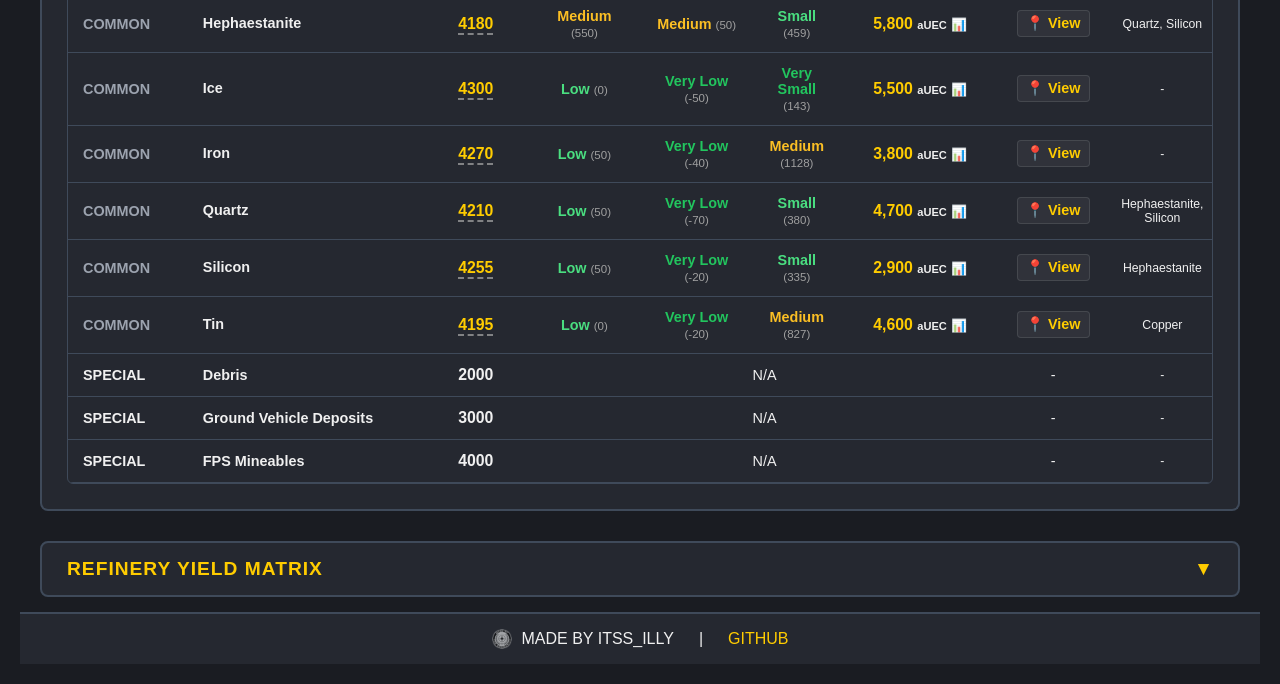
==== commit d802dcbb: "Added a quality slider to operator cards, allowing users to input a crafting quality bonus percentag" ====
--- a/index.html
+++ b/index.html
@@ -17,7 +17,7 @@
 <div id="app-content" class="container">
     <div class="main-title-container">
         <img src="MineCalc.svg" alt="MineCalc Logo" class="site-logo">
-        <h1>MineCalc <span style="font-size: 0.5em; color: var(--text-muted);">| Mining Loadout Calculator (4.7.1)</span></h1>
+        <h1>MineCalc <span style="font-size: 0.5em; color: var(--text-muted);">| Mining Loadout Calculator (4.8.0)</span></h1>
     </div>
     
     <div class="fleet-controls global-card">
--- a/style.css
+++ b/style.css
@@ -1221,4 +1221,63 @@
 .sys-stanton { color: var(--text-stanton); }
 .sys-nyx { color: var(--text-nyx); }
 .sys-pyro { color: var(--text-pyro); }
-.sys-unknown { color: var(--text-muted); }+.sys-unknown { color: var(--text-muted); }
+
+.quality-slider-container {
+    display: flex;
+    align-items: center;
+    background: var(--bg-color);
+    padding: 8px 12px;
+    border: 1px solid var(--border);
+    border-radius: 4px;
+}
+
+.quality-slider {
+    flex: 1;
+    margin-right: 15px;
+    accent-color: var(--accent);
+    cursor: pointer;
+}
+
+.quality-input-wrapper {
+    display: flex;
+    align-items: center;
+    justify-content: flex-end;
+}
+
+.quality-number {
+    width: 65px; 
+    background: transparent;
+    border: 1px solid transparent;
+    color: var(--accent);
+    font-weight: bold;
+    font-size: 0.9em;
+    text-align: right;
+    padding: 2px 4px;
+    border-radius: 4px;
+    outline: none;
+    font-family: inherit;
+    transition: border-color 0.2s, background-color 0.2s;
+}
+
+.quality-number:focus {
+    border-color: var(--accent);
+    background: var(--panel-bg);
+}
+
+/* Hide the up/down arrows on number inputs */
+.quality-number::-webkit-outer-spin-button,
+.quality-number::-webkit-inner-spin-button {
+    -webkit-appearance: none;
+    margin: 0;
+}
+.quality-number[type=number] {
+    -moz-appearance: textfield;
+}
+
+.quality-percent-sign {
+    color: var(--accent);
+    font-weight: bold;
+    font-size: 0.9em;
+    margin-left: 2px;
+}
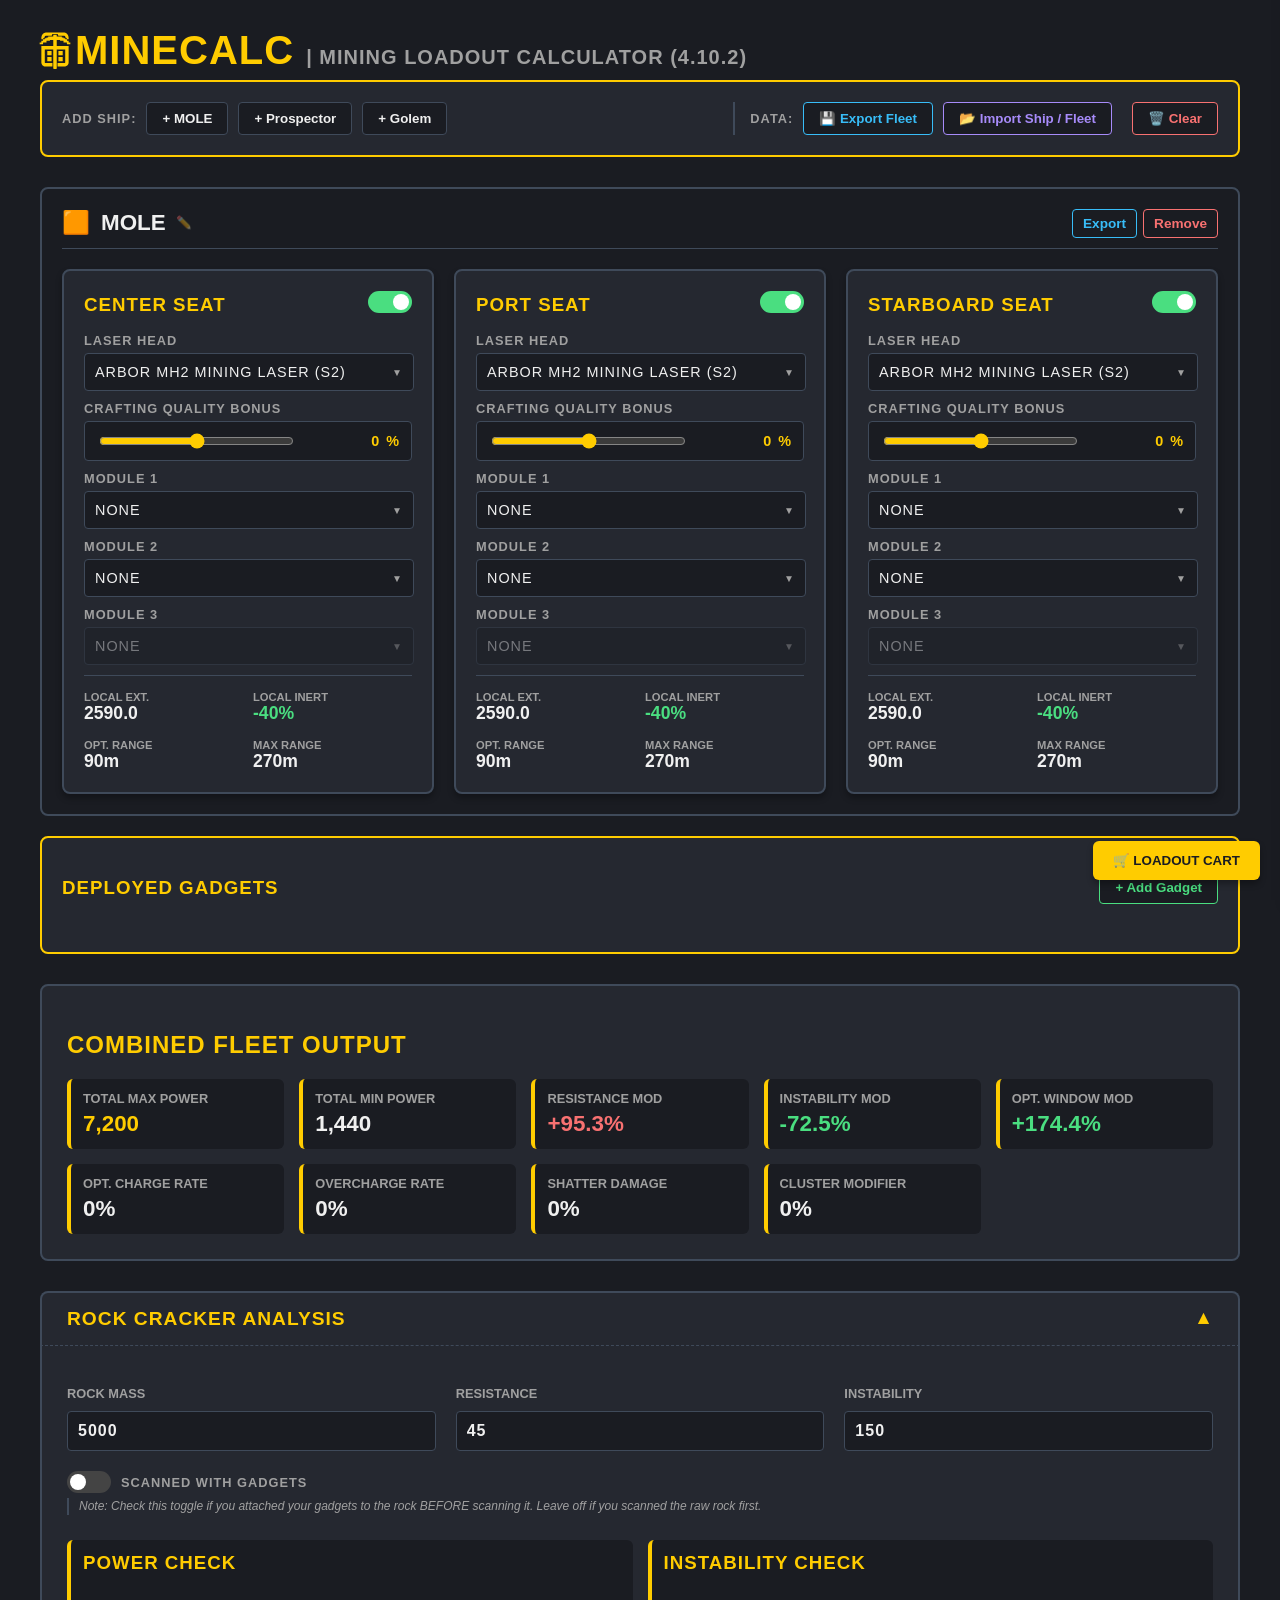
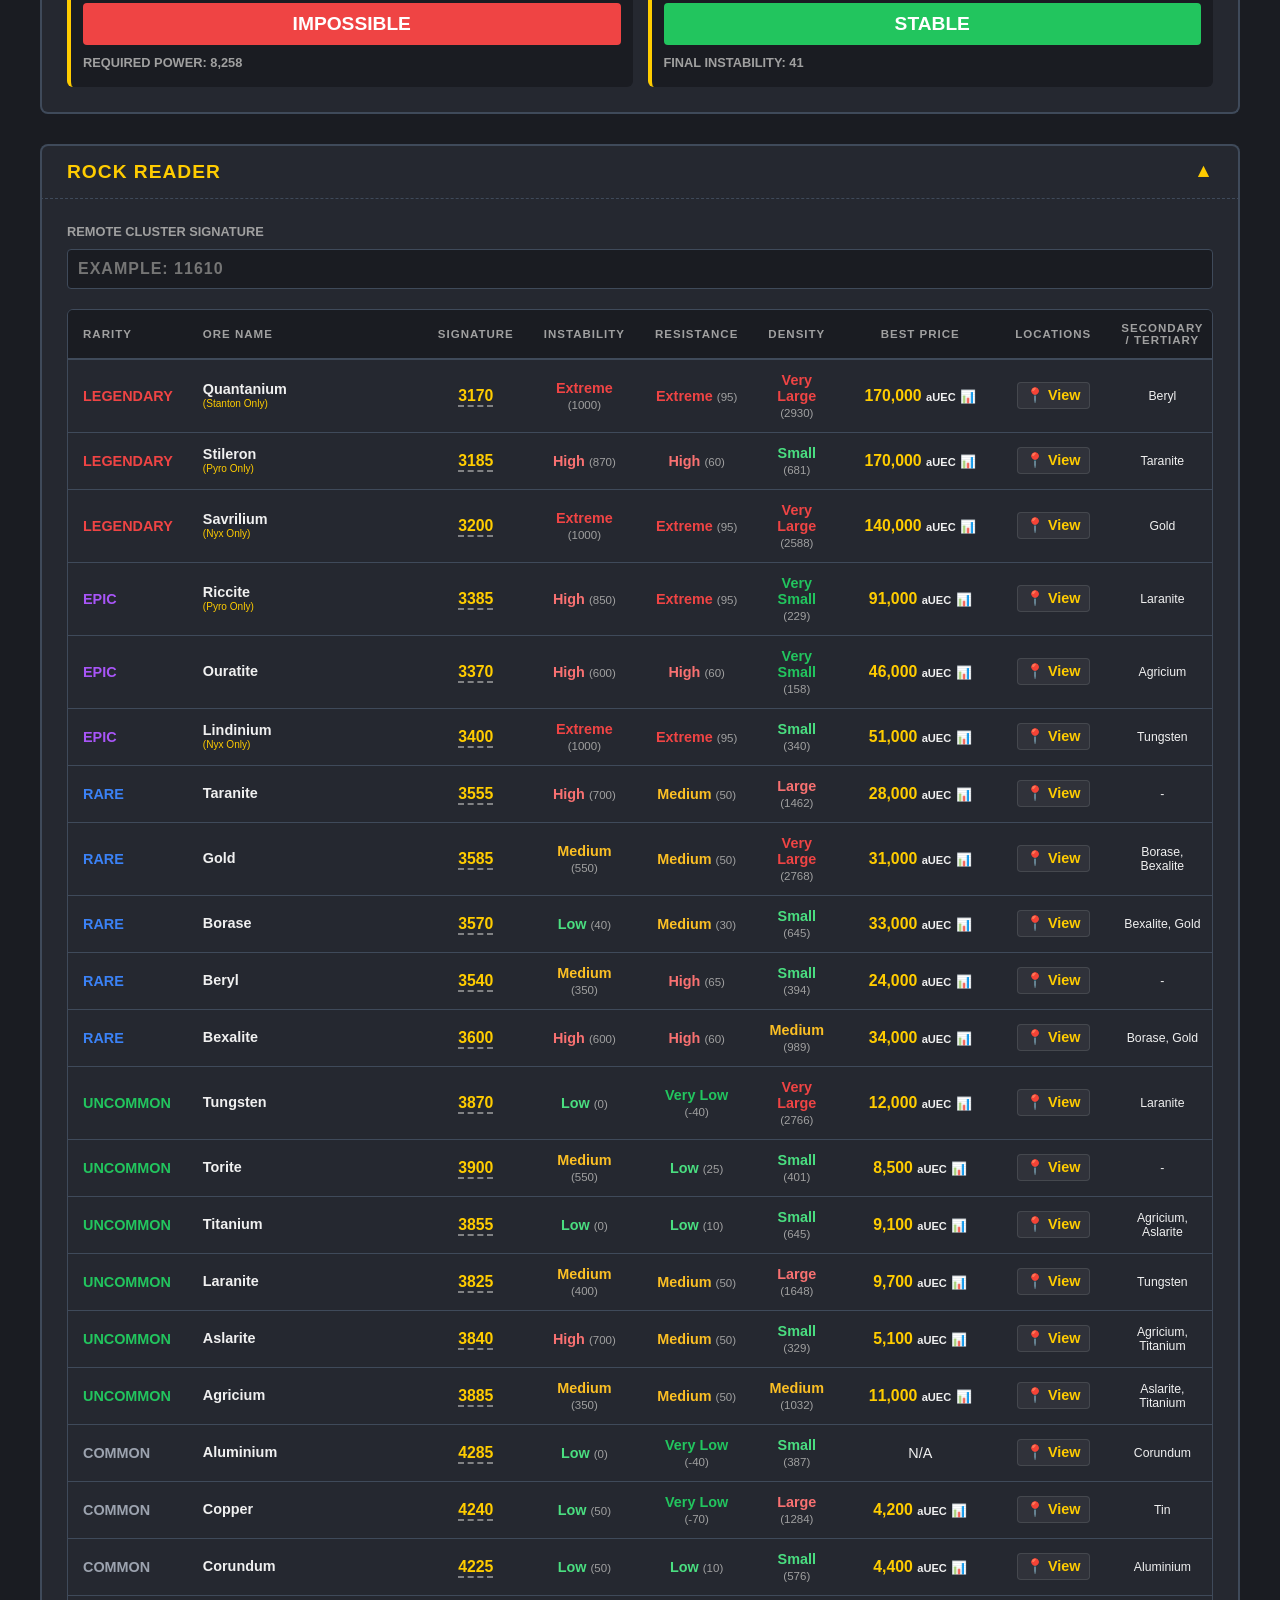
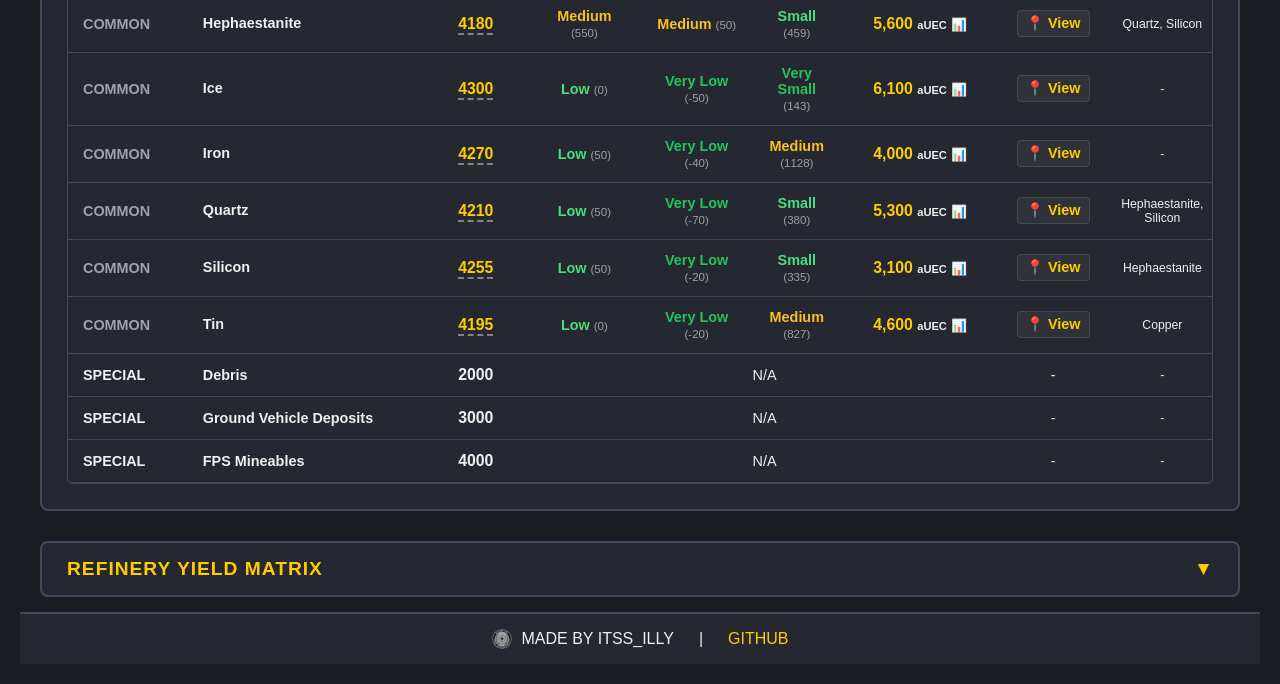
==== commit aca8af2d: "Fixed extraction rates decreasing instead of increasing when using modules" ====
--- a/index.html
+++ b/index.html
@@ -17,7 +17,7 @@
 <div id="app-content" class="container">
     <div class="main-title-container">
         <img src="MineCalc.svg" alt="MineCalc Logo" class="site-logo">
-        <h1>MineCalc <span style="font-size: 0.5em; color: var(--text-muted);">| Mining Loadout Calculator (4.8.0)</span></h1>
+        <h1>MineCalc <span style="font-size: 0.5em; color: var(--text-muted);">| Mining Loadout Calculator (4.10.2)</span></h1>
     </div>
     
     <div class="fleet-controls global-card">
--- a/style.css
+++ b/style.css
@@ -1273,6 +1273,7 @@
 }
 .quality-number[type=number] {
     -moz-appearance: textfield;
+    appearance: textfield;
 }
 
 .quality-percent-sign {
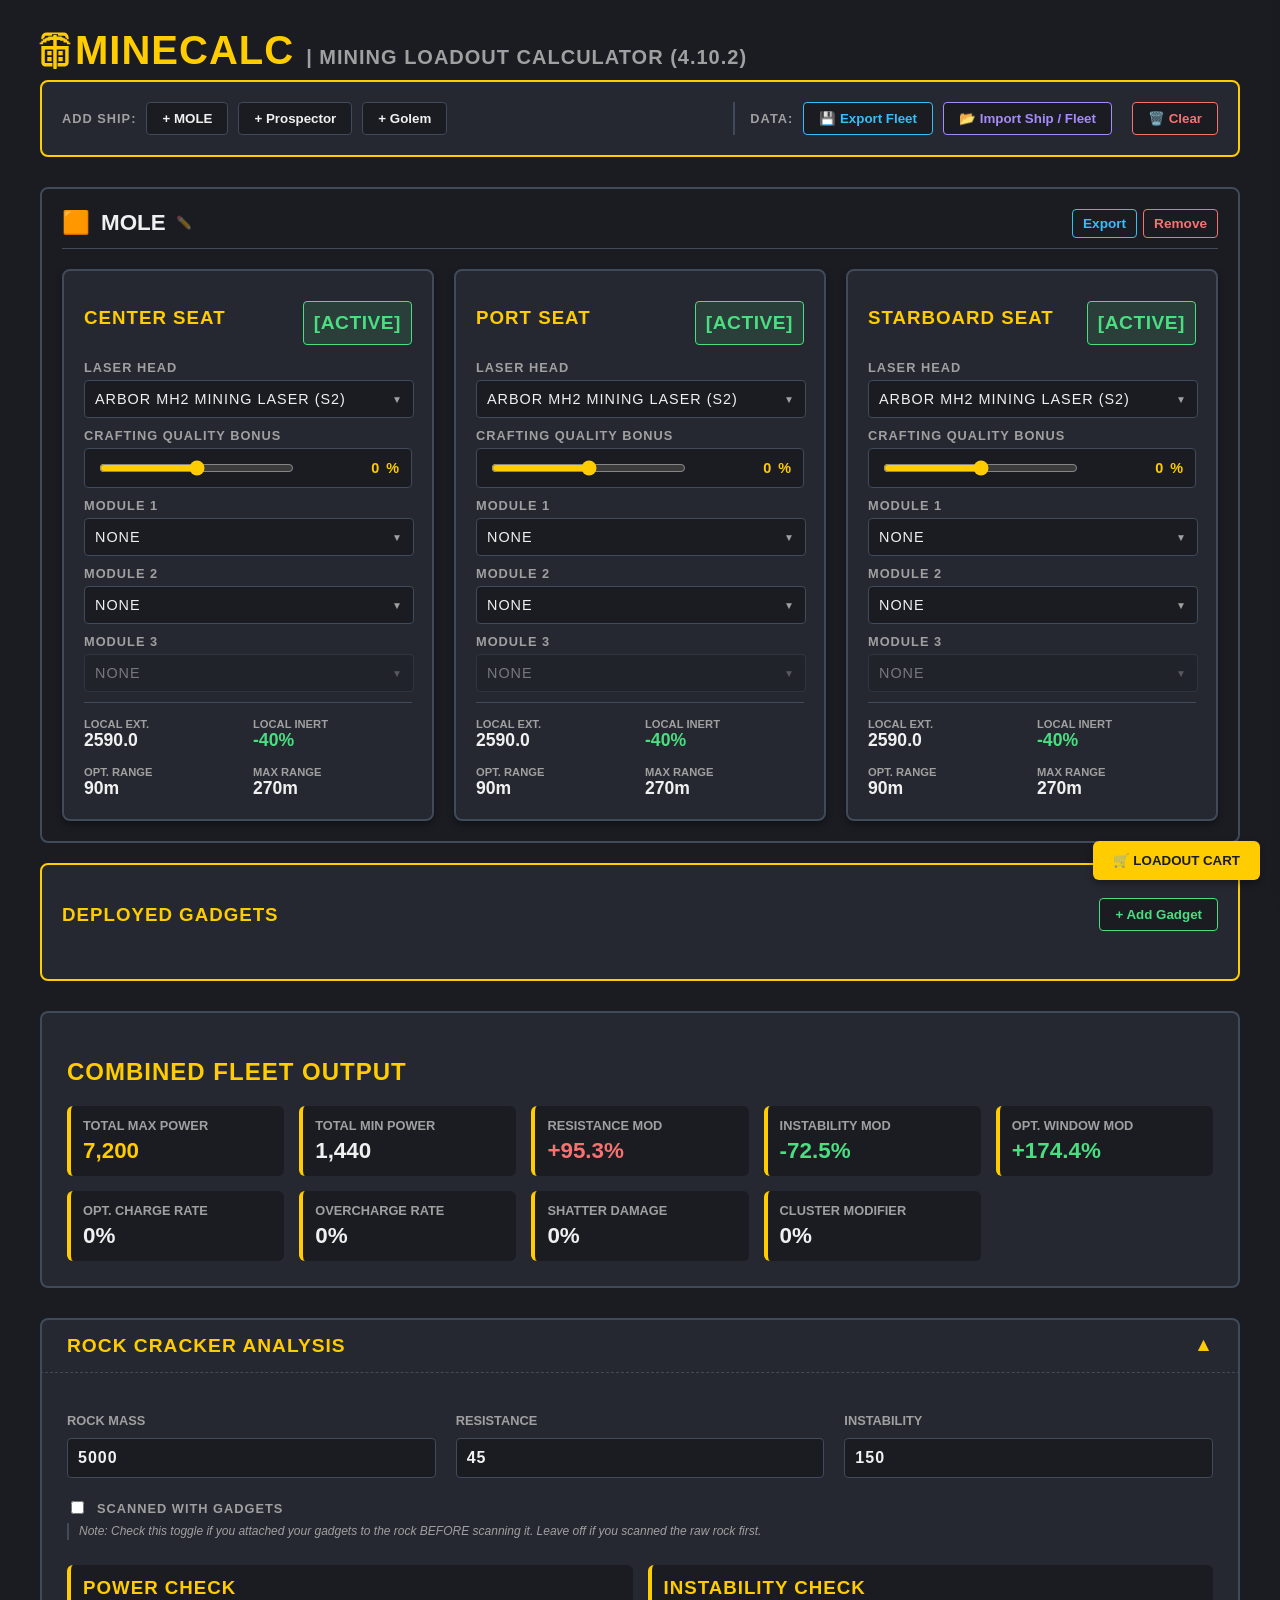
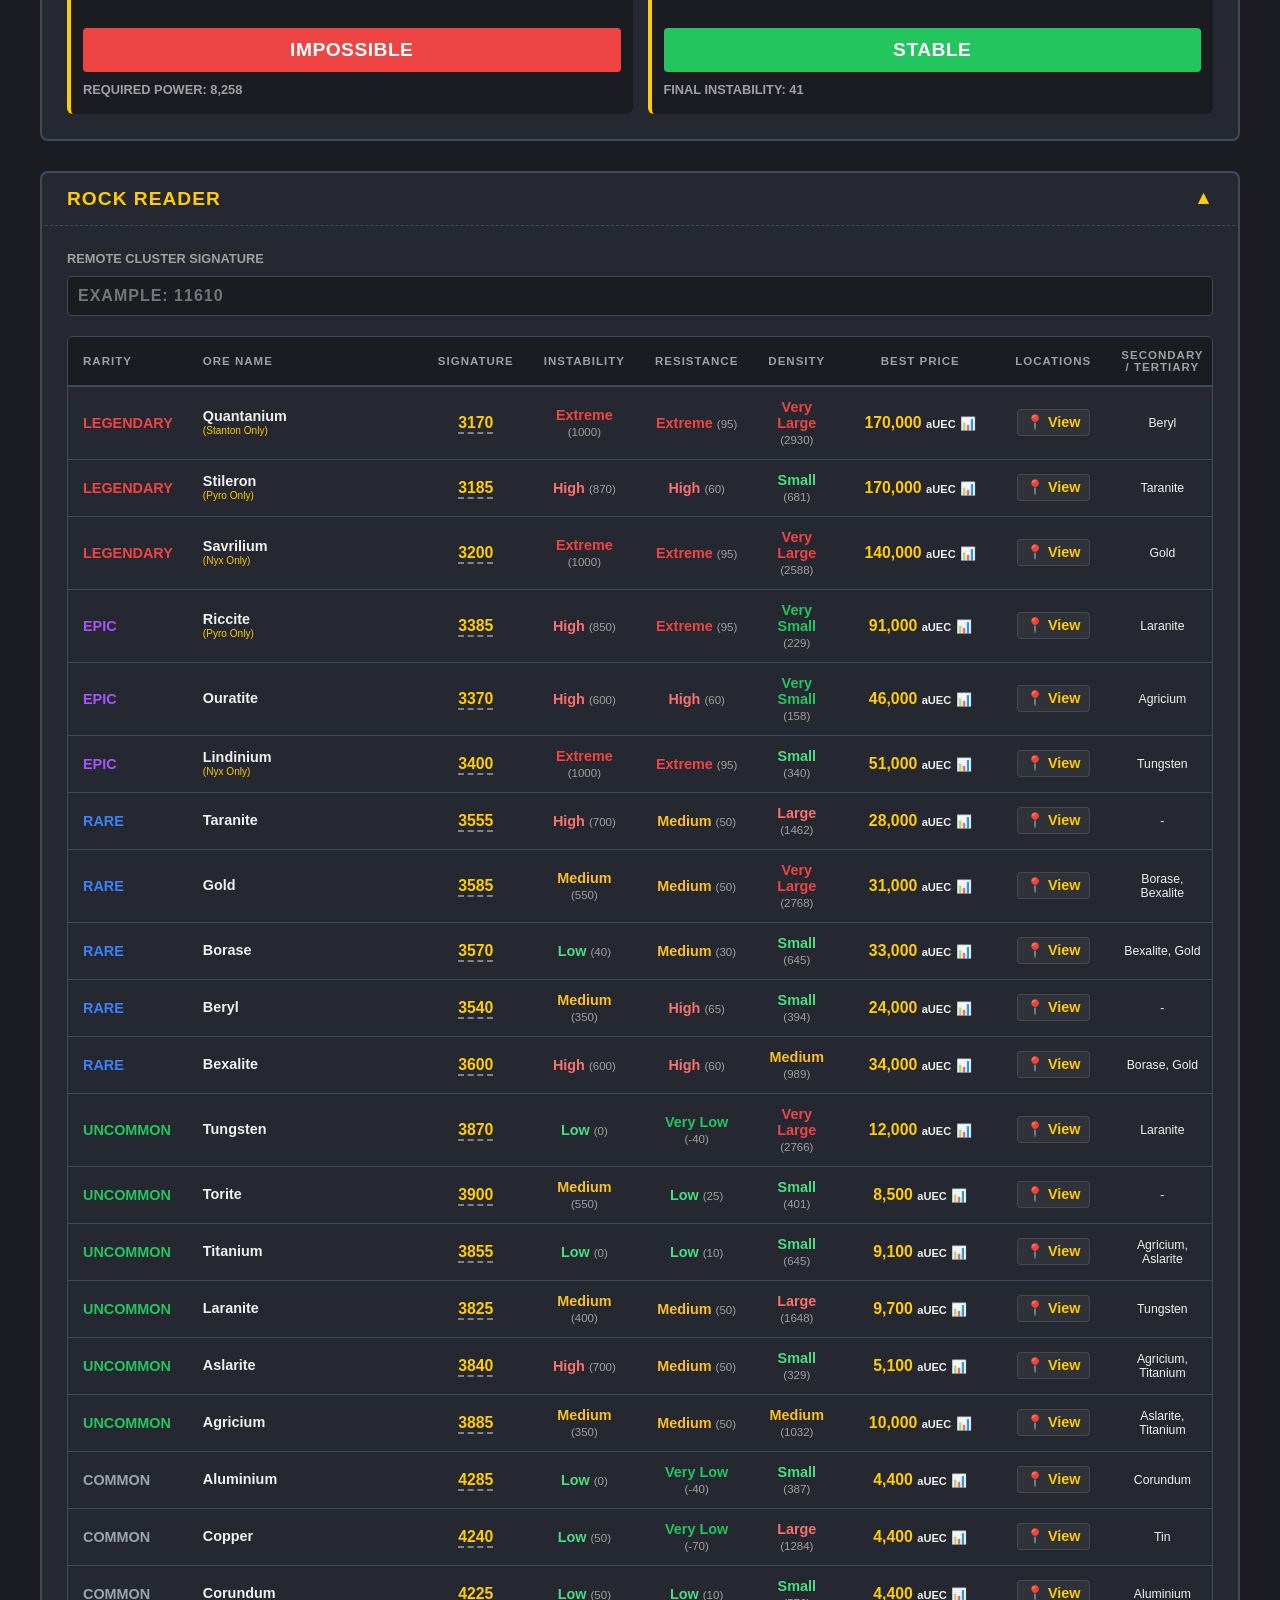
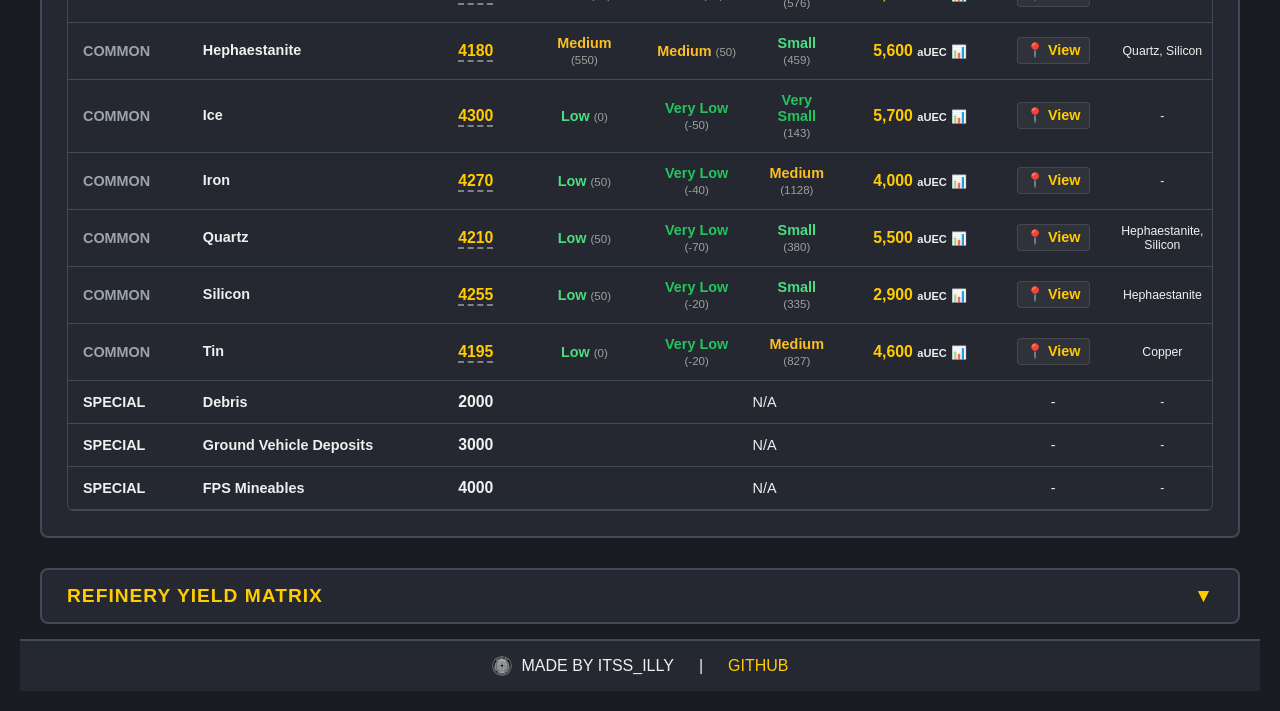
==== commit c9c8f736: "Added the new modules temporarily to the project." ====
--- a/index.html
+++ b/index.html
@@ -168,6 +168,7 @@
 </footer>
 
 <script src="game-data.js"></script>
+<script src="custom-modules.js"></script>
 <script src="oresign.js"></script>
 
 <script src="calculator.js"></script>
--- a/style.css
+++ b/style.css
@@ -124,50 +124,34 @@
     margin: 0; 
 }
 
-/* Switch UI */
-.switch { 
-    position: relative; 
-    display: inline-block; 
-    width: 44px; 
-    height: 22px; 
-}
-
-.switch input { 
-    opacity: 0; 
-    width: 0; 
-    height: 0; 
-}
-
-.slider { 
-    position: absolute; 
+/* Seat Status Badge UI */
+.status-badge { 
     cursor: pointer; 
-    top: 0; 
-    left: 0; 
-    right: 0; 
-    bottom: 0; 
-    background-color: var(--toggle-bg); 
-    transition: .4s; 
-    border-radius: 22px; 
-}
-
-.slider:before { 
-    position: absolute; 
-    content: ""; 
-    height: 16px; 
-    width: 16px; 
-    left: 3px; 
-    bottom: 3px; 
-    background-color: var(--text-bright); 
-    transition: .4s; 
-    border-radius: 50%; 
-}
-
-input:checked + .slider { 
-    background-color: var(--good-stat); 
-}
-
-input:checked + .slider:before { 
-    transform: translateX(22px); 
+    font-family: inherit; 
+    font-size: 0.7em; 
+    font-weight: bold; 
+    letter-spacing: 0.5px; 
+    padding: 2px 8px; 
+    border: 1px solid transparent; 
+    border-radius: 5px; 
+    transition: color .2s, background-color .2s, border-color .2s; 
+    white-space: nowrap; 
+}
+
+.status-badge.active { 
+    color: var(--good-stat); 
+    background-color: rgba(74, 222, 128, 0.12); 
+    border-color: var(--good-stat); 
+}
+
+.status-badge.inactive { 
+    color: var(--bad-stat); 
+    background-color: rgba(248, 113, 113, 0.12); 
+    border-color: var(--bad-stat); 
+}
+
+.status-badge:hover { 
+    filter: brightness(1.2); 
 }
 
 /* Custom Select UI */
@@ -424,6 +408,7 @@
     display: grid; 
     grid-template-columns: 1fr 1fr; 
     gap: 15px 10px; 
+    cursor: help; 
 }
 
 .local-stat { 
@@ -816,6 +801,45 @@
 #rock-reader-table td.ore-name-cell {
     width: 205px; 
     min-width: 205px;
+    position: relative;
+}
+
+#rock-reader-table td.pin-clickable {
+    cursor: pointer;
+    transition: background-color 0.15s;
+}
+
+#rock-reader-table td.pin-clickable:hover {
+    background-color: rgba(var(--accent-rgb), 0.10);
+}
+
+#rock-reader-table td.pin-clickable::after {
+    content: '[PIN]';
+    position: absolute;
+    top: 10px;
+    right: 12px;
+    font-size: 0.7em;
+    font-weight: bold;
+    letter-spacing: 0.5px;
+    color: var(--text-muted);
+    opacity: 0;
+    transition: opacity 0.15s;
+    pointer-events: none;
+}
+
+#rock-reader-table td.pin-clickable:hover::after {
+    opacity: 1;
+}
+
+#rock-reader-table td.pin-clickable.pinned::after {
+    content: '[PINNED]';
+    color: var(--accent);
+    opacity: 1;
+}
+
+#rock-reader-table td.pin-clickable.pinned:hover::after {
+    content: '[UNPIN]';
+    color: var(--bad-stat);
 }
 
 #rock-reader-table th:nth-child(n+3),
@@ -1082,17 +1106,24 @@
     margin-right: 10px; 
 }
 .mc-pin-btn { 
-    background: none; 
-    border: none; 
+    font-family: inherit; 
     cursor: pointer; 
-    opacity: 0.4; 
-    transition: opacity 0.2s; 
-    font-size: 1.1em; 
-}
-.mc-pin-btn:hover { opacity: 0.8; }
+    font-size: 0.7em; 
+    font-weight: bold; 
+    letter-spacing: 0.5px; 
+    padding: 2px 8px; 
+    border-radius: 5px; 
+    white-space: nowrap; 
+    color: var(--text-muted); 
+    background-color: rgba(148, 163, 184, 0.10); 
+    border: 1px solid var(--border); 
+    transition: color .2s, background-color .2s, border-color .2s; 
+}
+.mc-pin-btn:hover { filter: brightness(1.2); }
 .mc-pin-btn.active { 
-    opacity: 1; 
-    text-shadow: 0 0 5px var(--btn-export); 
+    color: var(--btn-export); 
+    background-color: rgba(56, 189, 248, 0.12); 
+    border-color: var(--btn-export); 
 }
 .mc-shop-select {
     width: 100%;
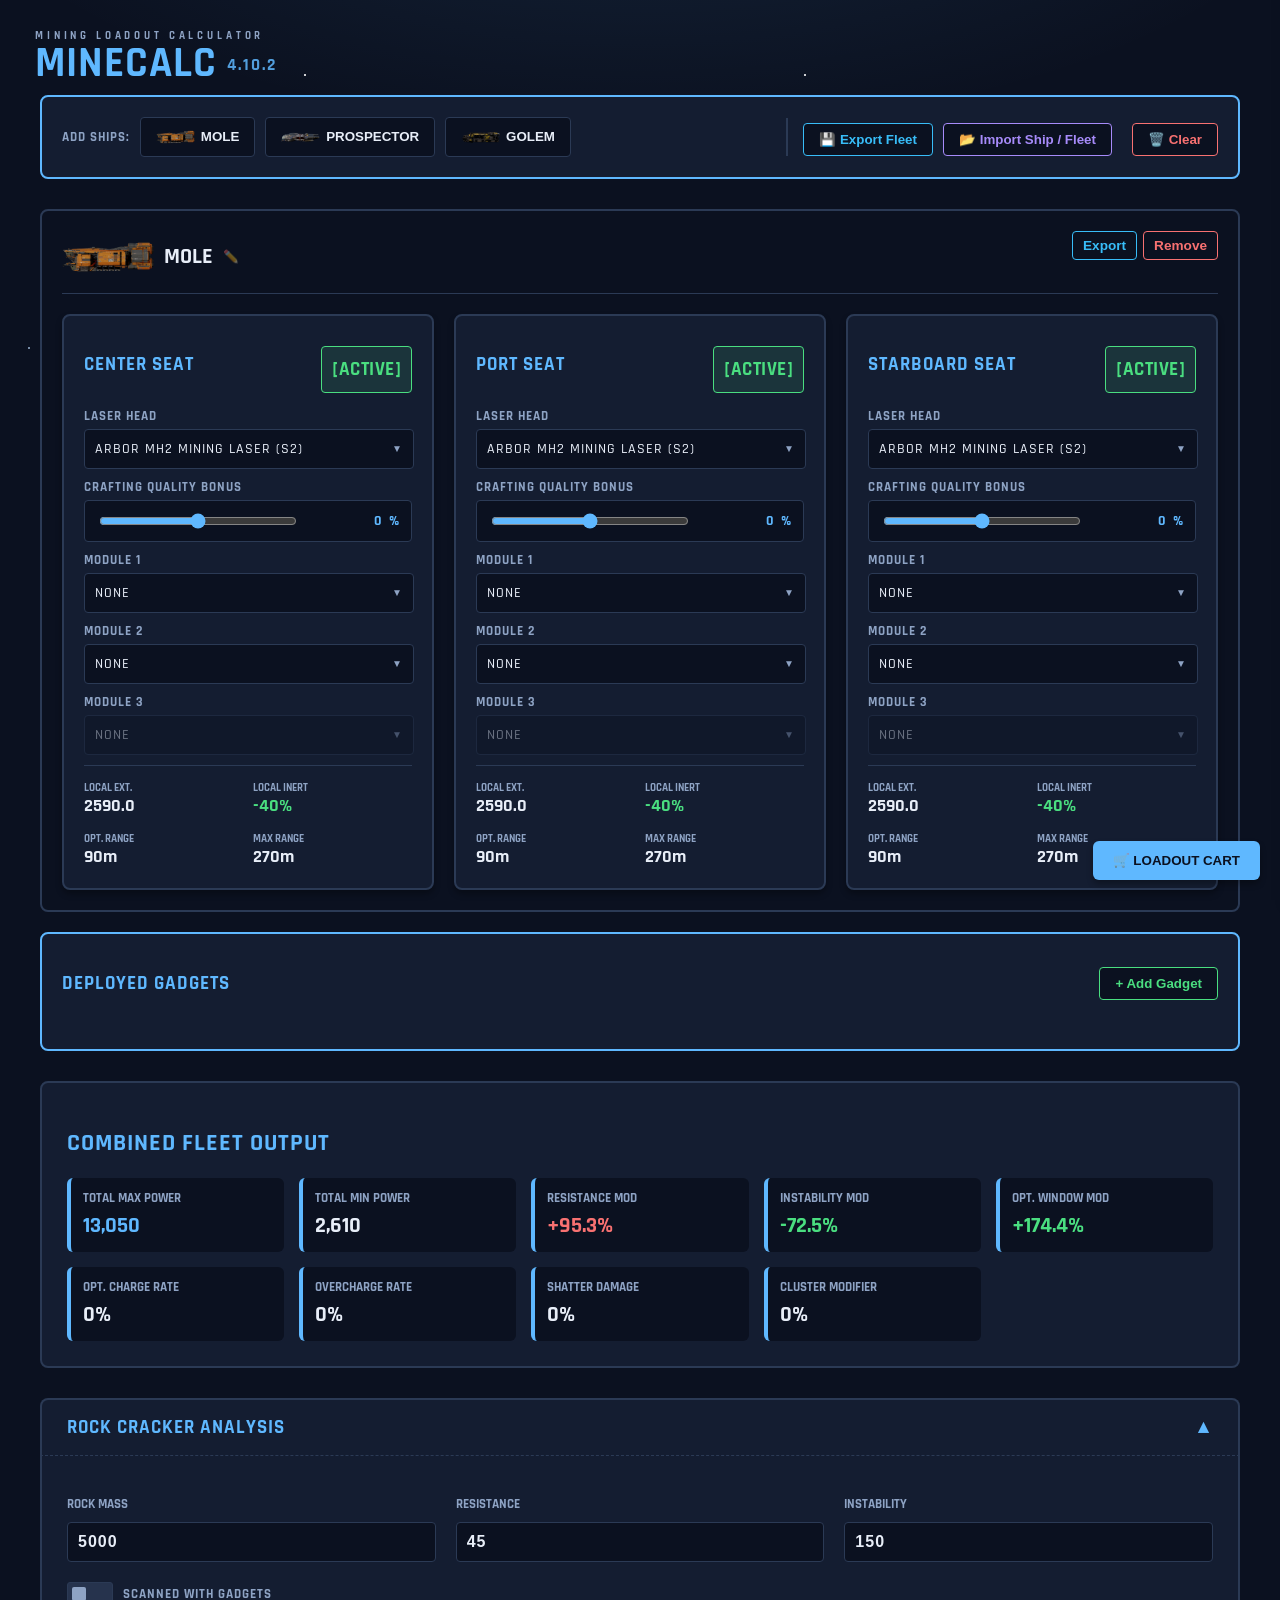
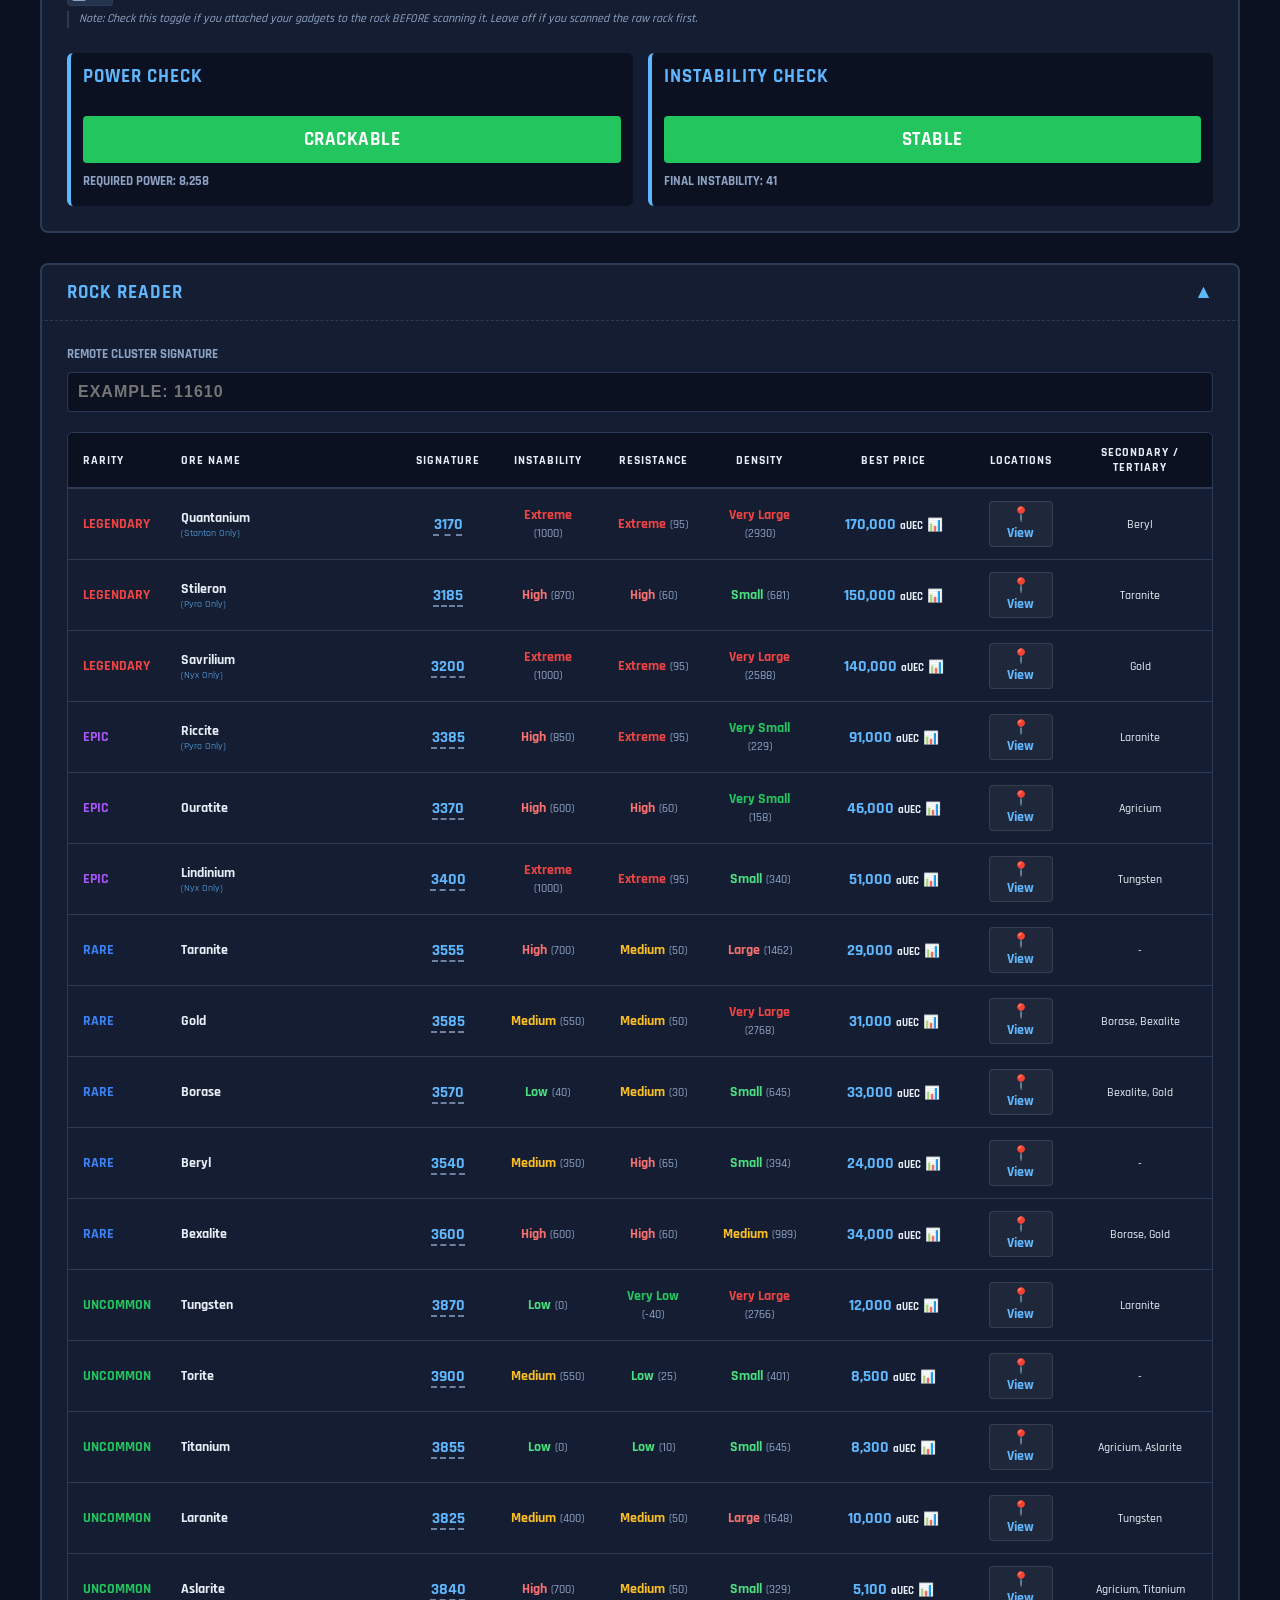
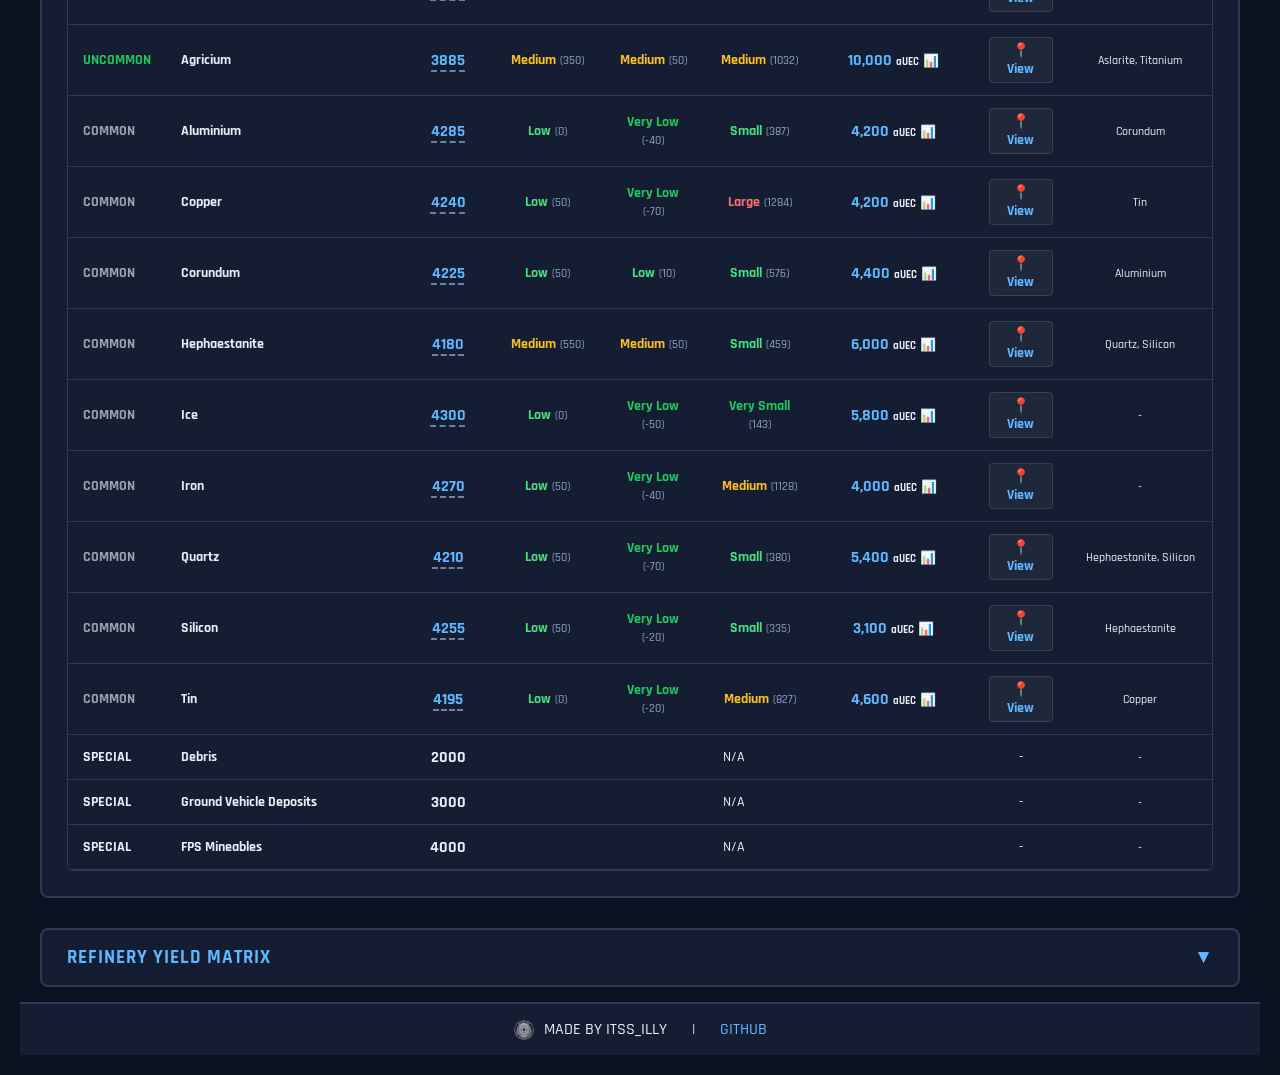
==== commit 99965190: "Did a massive overhaul with the general design of the website" ====
--- a/index.html
+++ b/index.html
@@ -5,33 +5,39 @@
     <meta name="viewport" content="width=device-width, initial-scale=1.0">
     <title>MineCalc | Star Citizen Mining Calculator</title>
     <meta name="description" content="Optimize Star Citizen mining with MineCalc. Advanced rock-cracking, MOLE/Prospector/Golem loadouts, and accurate ore data in Stanton, Pyro & Nyx.">
-    <link rel="icon" type="image/svg+xml" href="MineCalc.svg">
+    <link rel="icon" type="image/svg+xml" href="assets/images/MineCalc.svg">
     <meta property="og:type" content="website">
     <meta property="og:url" content="https://minecalc.itssilly.xyz/minecalc/">
     <meta property="og:title" content="MineCalc | Star Citizen Mining Calculator">
     <meta property="og:description" content="A Star Citizen calculator for mining loadouts, rock breakability, and fleet output.">
-    <meta property="og:image" content="https://minecalc.itssilly.xyz/minecalc.png">
+    <meta property="og:image" content="assets/images/minecalc.png">
+    <link rel="preconnect" href="https://fonts.googleapis.com">
+    <link rel="preconnect" href="https://fonts.gstatic.com" crossorigin>
+    <link href="https://fonts.googleapis.com/css2?family=Rajdhani:wght@500;600;700&display=swap" rel="stylesheet">
     <link rel="stylesheet" href="style.css">
 </head>
 <body>
 <div id="app-content" class="container">
     <div class="main-title-container">
-        <img src="MineCalc.svg" alt="MineCalc Logo" class="site-logo">
-        <h1>MineCalc <span style="font-size: 0.5em; color: var(--text-muted);">| Mining Loadout Calculator (4.10.2)</span></h1>
+        <div class="title-text">
+            <div class="title-sub">Mining Loadout Calculator</div>
+            <h1>MineCalc <span class="title-version">4.10.2</span></h1>
+        </div>
     </div>
     
     <div class="fleet-controls global-card">
         <div class="control-group">
-            <span class="control-label">Add Ship:</span>
-            <button class="btn" onclick="addShip('MOLE')">+ MOLE</button>
-            <button class="btn" onclick="addShip('PROSPECTOR')">+ Prospector</button>
-            <button class="btn" onclick="addShip('GOLEM')">+ Golem</button>
+            <span class="control-label">Add Ships:</span>
+            <button class="btn" onclick="addShip('MOLE')"><img class="btn-ship-icon" src="assets/images/MOLE.webp" alt="" draggable="false"> MOLE</button>
+            <button class="btn" onclick="addShip('PROSPECTOR')"><img class="btn-ship-icon" src="assets/images/PROSPECTOR.webp" alt="" draggable="false"> PROSPECTOR</button>
+            <button class="btn" onclick="addShip('GOLEM')"><img class="btn-ship-icon" src="assets/images/GOLEM.webp" alt="" draggable="false"> GOLEM</button>
         </div>
         <div class="control-group" style="border-left: 2px solid var(--border); padding-left: 15px;">
-            <span class="control-label">Data:</span>
-            <button class="btn btn-export" onclick="exportFleet()">💾 Export Fleet</button>
-            <button class="btn btn-import" onclick="triggerImport()">📂 Import Ship / Fleet</button>
-            <button class="btn btn-remove" onclick="clearFleet()" style="margin-left: 10px;">🗑️ Clear</button>
+            <div style="display: flex; gap: 10px; margin-top: 5px;">
+                <button class="btn btn-export" onclick="exportFleet()">💾 Export Fleet</button>
+                <button class="btn btn-import" onclick="triggerImport()">📂 Import Ship / Fleet</button>
+                <button class="btn btn-remove" onclick="clearFleet()" style="margin-left: 10px;">🗑️ Clear</button>
+            </div>
             <input type="file" id="import-file" accept=".json" style="display: none;" onchange="handleImport(event)">
         </div>
     </div>
@@ -162,7 +168,7 @@
 
 <footer>
     <div class="footer-content">
-        <img src="MadeByTheCommunity_Black.webp" alt="Made By The Community Logo">
+        <img src="assets/images/MadeByTheCommunity_Black.webp" alt="Made By The Community Logo">
         <span style="margin-right: 15px;">MADE BY ITSS_ILLY</span> | <span style="margin-left: 15px;"><a href="https://github.com/itssilly4u/MineCalc" target="_blank" class="github-link">GITHUB</a></span>
     </div>
 </footer>
--- a/style.css
+++ b/style.css
@@ -1,18 +1,18 @@
 :root {
     /* Base Backgrounds & Borders */
-    --bg-color: #1a1c22;
-    --panel-bg: #252830;
-    --border: #3f4a5a;
+    --bg-color: #0b1120;
+    --panel-bg: #141d31;
+    --border: #2b3a55;
     --border-dark: #551a1a; 
 
     /* Text Colors */
-    --text-main: #f0f0f0;
+    --text-main: #e8eef8;
     --text-bright: #ffffff;
-    --text-muted: #a0a0a0;
+    --text-muted: #8ea3c4;
 
     /* Core Theme Accents */
-    --accent: #ffcc00; 
-    --accent-rgb: 255, 204, 0; /* Used for transparent hovers */
+    --accent: #5fb8ff; 
+    --accent-rgb: 95, 184, 255; /* Used for transparent hovers */
 
     /* Status Colors */
     --good-stat: #4ade80; 
@@ -33,18 +33,36 @@
     --rarity-common: #9ca3af;
 
     /* UI Elements */
-    --toggle-bg: #444444;
+    --toggle-bg: #26334d;
 
     /* System Colors */
     --text-stanton: #4fa3e3;
     --text-nyx: #b164e8;
     --text-pyro: #e88e3c;
 
+    /* Unified Font (mobiGlas / Star Citizen look) */
+    --font-body: 'Rajdhani', 'Segoe UI', Tahoma, Geneva, Verdana, sans-serif;
+    --font-display: 'Rajdhani', 'Segoe UI', Tahoma, Geneva, Verdana, sans-serif;
 }
 
 body {
-    font-family: 'Segoe UI', Tahoma, Geneva, Verdana, sans-serif;
+    font-family: var(--font-body);
+    font-weight: 500;
     background-color: var(--bg-color);
+    /* Static CSS starfield — no images, no animation, zero runtime cost */
+    background-image:
+        radial-gradient(ellipse 80% 50% at 50% -20%, rgba(95, 184, 255, 0.12), transparent 70%),
+        radial-gradient(3px 3px at 12% 22%, rgba(255, 255, 255, 0.90) 50%, transparent 51%),
+        radial-gradient(2px 2px at 38% 68%, rgba(255, 255, 255, 0.60) 50%, transparent 51%),
+        radial-gradient(2.5px 2.5px at 61% 15%, rgba(255, 255, 255, 0.80) 50%, transparent 51%),
+        radial-gradient(2px 2px at 82% 44%, rgba(255, 255, 255, 0.60) 50%, transparent 51%),
+        radial-gradient(2px 2px at 27% 87%, rgba(255, 255, 255, 0.55) 50%, transparent 51%),
+        radial-gradient(3px 3px at 91% 78%, rgba(190, 220, 255, 0.75) 50%, transparent 51%),
+        radial-gradient(2px 2px at 50% 45%, rgba(255, 255, 255, 0.50) 50%, transparent 51%),
+        radial-gradient(2px 2px at 68% 88%, rgba(255, 255, 255, 0.45) 50%, transparent 51%),
+        radial-gradient(2.5px 2.5px at 5% 60%, rgba(190, 220, 255, 0.60) 50%, transparent 51%);
+    background-size: auto, 440px 440px, 560px 560px, 500px 500px, 620px 620px, 680px 680px, 640px 640px, 480px 480px, 540px 540px, 580px 580px;
+    background-attachment: fixed;
     color: var(--text-main);
     margin: 0; 
     padding: 20px;
@@ -56,6 +74,8 @@
 h1, 
 h2, 
 h3 { 
+    font-family: var(--font-display); 
+    font-weight: 700; 
     color: var(--accent); 
     text-transform: uppercase; 
     letter-spacing: 1px; 
@@ -152,6 +172,64 @@
 
 .status-badge:hover { 
     filter: brightness(1.2); 
+}
+
+/* Toggle Switch (mobiGlas-style) */
+.switch { 
+    position: relative; 
+    display: inline-block; 
+    width: 46px; 
+    height: 24px; 
+    vertical-align: middle; 
+    cursor: pointer; 
+}
+
+.switch input { 
+    position: absolute; 
+    opacity: 0; 
+    width: 100%; 
+    height: 100%; 
+    margin: 0; 
+    cursor: pointer; 
+}
+
+.switch .slider { 
+    position: absolute; 
+    inset: 0; 
+    background: var(--toggle-bg); 
+    border: 1px solid var(--border); 
+    border-radius: 3px; 
+    transition: background 0.25s, border-color 0.25s, box-shadow 0.25s; 
+    pointer-events: none; 
+}
+
+.switch .slider::before { 
+    content: ''; 
+    position: absolute; 
+    width: 14px; 
+    height: 14px; 
+    left: 4px; 
+    top: 4px; 
+    background: var(--text-muted); 
+    border-radius: 2px; 
+    transition: transform 0.25s, background 0.25s, box-shadow 0.25s; 
+}
+
+.switch input:checked ~ .slider { 
+    background: rgba(var(--accent-rgb), 0.25); 
+    border-color: var(--accent); 
+    box-shadow: 0 0 10px rgba(var(--accent-rgb), 0.35), inset 0 0 6px rgba(var(--accent-rgb), 0.2); 
+}
+
+.switch input:checked ~ .slider::before { 
+    transform: translateX(22px); 
+    background: var(--accent); 
+    box-shadow: 0 0 8px rgba(var(--accent-rgb), 0.8); 
+}
+
+.switch input:focus-visible ~ .slider { 
+    outline: 2px solid var(--accent); 
+    outline-offset: 2px; 
 }
 
 /* Custom Select UI */
@@ -550,7 +628,7 @@
 }
 
 .action-button:hover { 
-    background-color: #e6b800; 
+    background-color: #85c8ff; 
 }
 
 .results-container { 
@@ -748,7 +826,7 @@
 
 .minecalc-table th { 
     background-color: var(--bg-color); 
-    color: var(--text-muted); 
+    color: var(--text-main); 
     padding: 12px 15px; 
     border-bottom: 2px solid var(--border); 
     text-transform: uppercase; 
@@ -988,8 +1066,46 @@
 
 .main-title-container h1 { 
     margin: 0; 
-    font-size: 40px; 
+    font-size: 42px; 
     line-height: 1; 
+}
+
+.title-text { 
+    display: flex; 
+    flex-direction: column; 
+    line-height: 1.15; 
+}
+
+.title-sub { 
+    font-size: 11px; 
+    letter-spacing: 0.35em; 
+    text-transform: uppercase; 
+    color: var(--text-muted); 
+    font-weight: bold; 
+}
+
+.title-version { 
+    font-size: 0.4em; 
+    color: var(--accent); 
+    opacity: 0.85; 
+    letter-spacing: 0.12em; 
+    vertical-align: middle; 
+}
+
+.btn-ship-icon { 
+    height: 22px; 
+    width: auto; 
+    display: inline-block; 
+    vertical-align: middle; 
+    margin-right: 2px; 
+}
+
+.ship-header h2 .ship-icon { 
+    height: 52px; 
+    width: auto; 
+    display: block; 
+    flex-shrink: 0; 
+    background: transparent; 
 }
 
 /* --- SHOPPING CART UI --- */
@@ -1011,7 +1127,7 @@
 }
 #mc-cart-btn:hover {
     transform: scale(1.05);
-    background-color: #e6b800;
+    background-color: #85c8ff;
 }
 #mc-cart-panel {
     position: fixed;
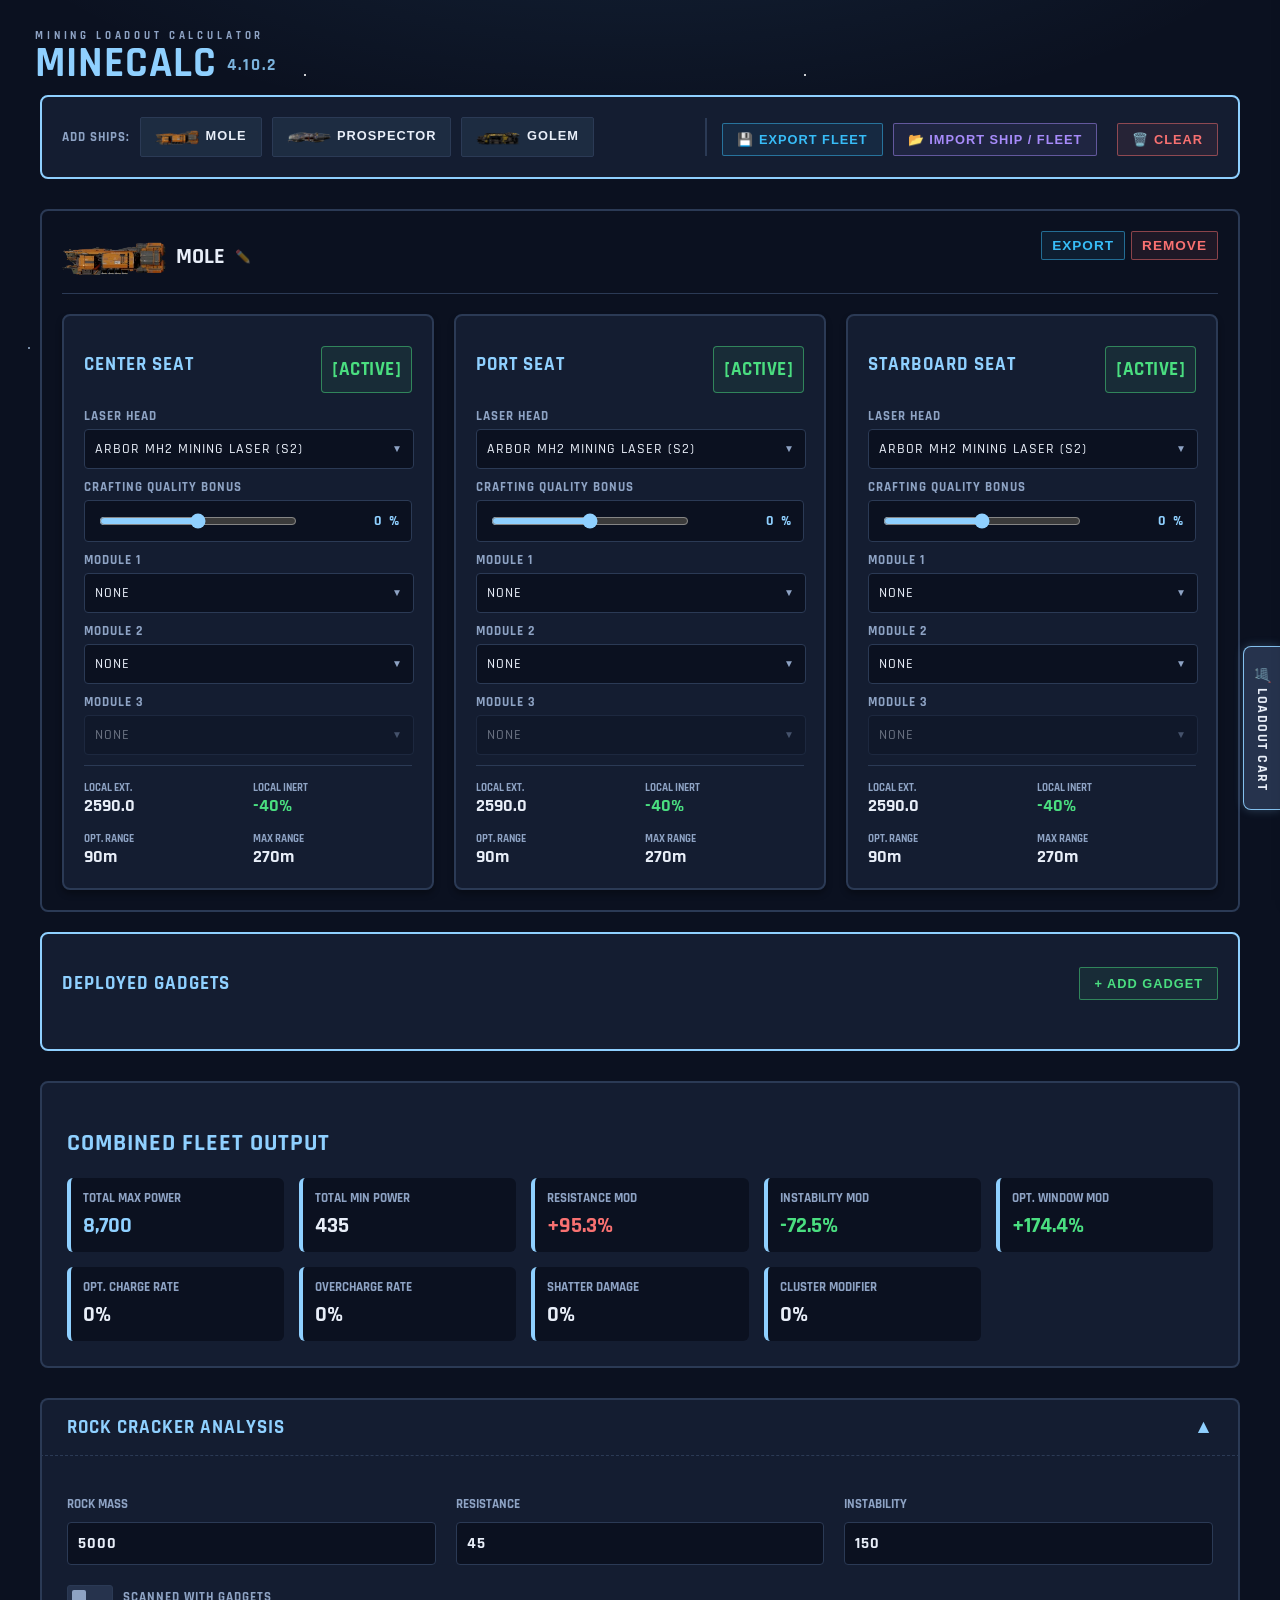
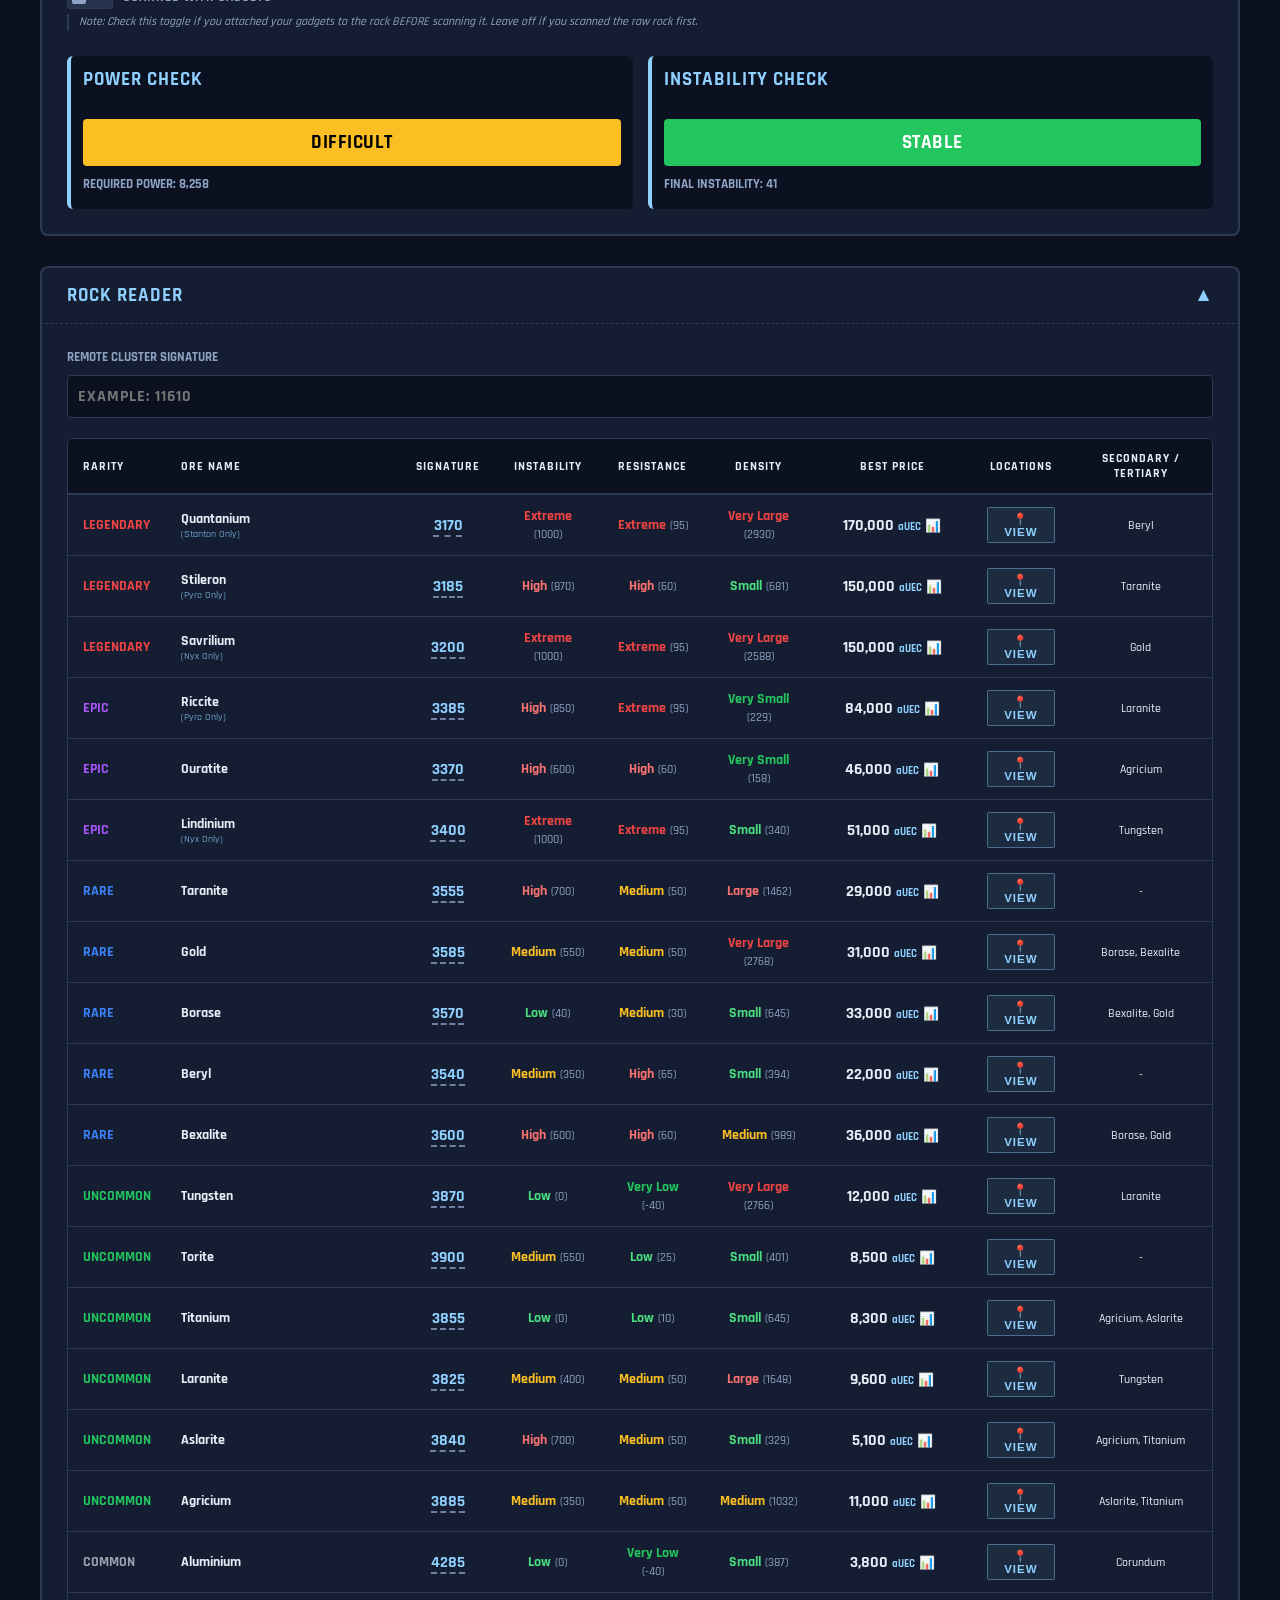
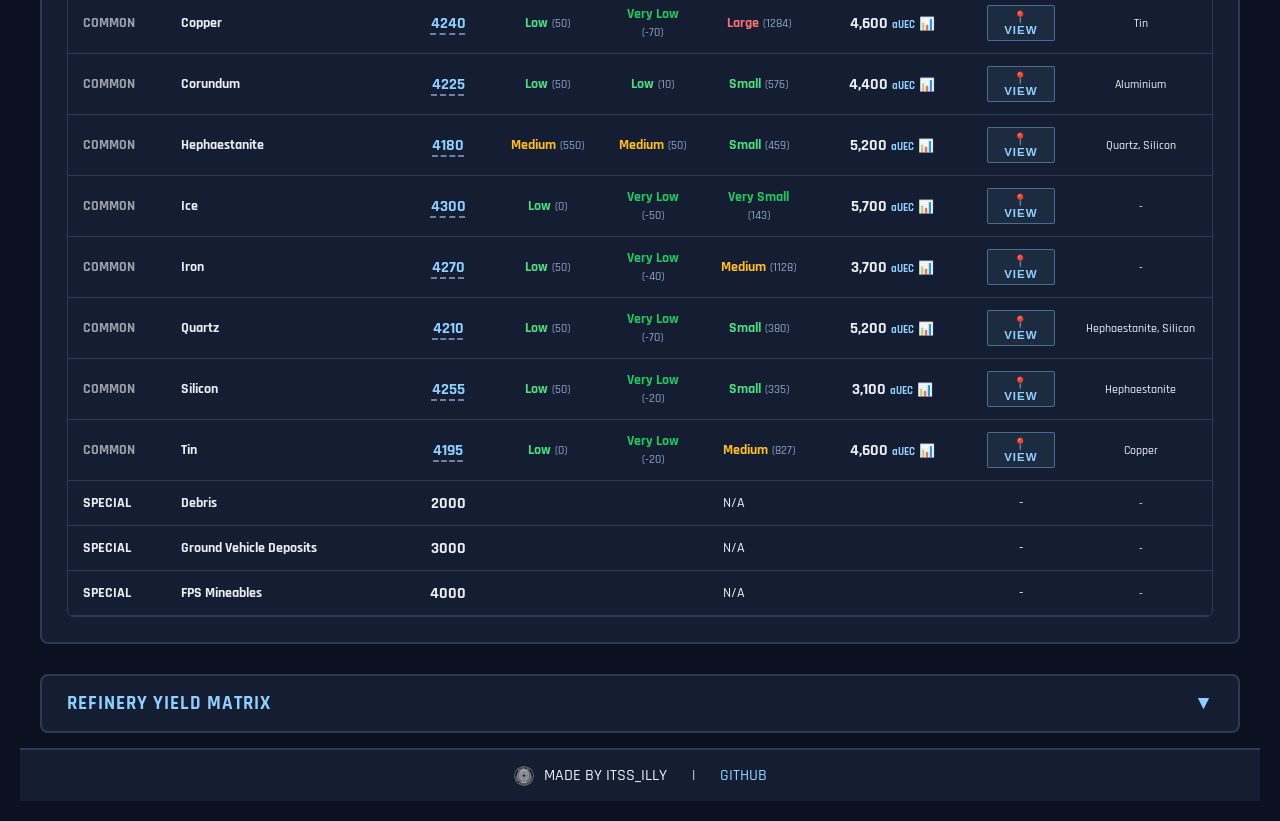
==== commit 7b0bae0b: "Few more style changes, and fixed the og:image meta tag in index.html." ====
--- a/index.html
+++ b/index.html
@@ -5,12 +5,12 @@
     <meta name="viewport" content="width=device-width, initial-scale=1.0">
     <title>MineCalc | Star Citizen Mining Calculator</title>
     <meta name="description" content="Optimize Star Citizen mining with MineCalc. Advanced rock-cracking, MOLE/Prospector/Golem loadouts, and accurate ore data in Stanton, Pyro & Nyx.">
-    <link rel="icon" type="image/svg+xml" href="assets/images/MineCalc.svg">
+    <link rel="icon" type="image/svg+xml" href="MineCalc.svg">
     <meta property="og:type" content="website">
-    <meta property="og:url" content="https://minecalc.itssilly.xyz/minecalc/">
+    <meta property="og:url" content="https://minecalc.itssilly.xyz/">
     <meta property="og:title" content="MineCalc | Star Citizen Mining Calculator">
     <meta property="og:description" content="A Star Citizen calculator for mining loadouts, rock breakability, and fleet output.">
-    <meta property="og:image" content="assets/images/minecalc.png">
+    <meta property="og:image" content="minecalc.png">
     <link rel="preconnect" href="https://fonts.googleapis.com">
     <link rel="preconnect" href="https://fonts.gstatic.com" crossorigin>
     <link href="https://fonts.googleapis.com/css2?family=Rajdhani:wght@500;600;700&display=swap" rel="stylesheet">
--- a/style.css
+++ b/style.css
@@ -11,12 +11,14 @@
     --text-muted: #8ea3c4;
 
     /* Core Theme Accents */
-    --accent: #5fb8ff; 
-    --accent-rgb: 95, 184, 255; /* Used for transparent hovers */
+    --accent: #8fd0ff; 
+    --accent-rgb: 143, 208, 255; /* Used for transparent hovers */
 
     /* Status Colors */
     --good-stat: #4ade80; 
+    --good-stat-rgb: 74, 222, 128;
     --bad-stat: #f87171;
+    --bad-stat-rgb: 248, 113, 113;
     --impossible: #ef4444;
     --difficult: #fbbf24;
     --crackable: #22c55e;
@@ -25,7 +27,9 @@
 
     /* Action Buttons */
     --btn-export: #38bdf8;
+    --btn-export-rgb: 56, 189, 248;
     --btn-import: #a78bfa;
+    --btn-import-rgb: 167, 139, 250;
 
     /* Ore Rarities (Ones that don't match statuses) */
     --rarity-epic: #a855f7;
@@ -71,6 +75,11 @@
     min-height: 100vh;
 }
 
+/* Browsers (esp. Chrome) override fonts on form controls — force the site font */
+button, input, select, textarea {
+    font-family: inherit;
+}
+
 h1, 
 h2, 
 h3 { 
@@ -154,24 +163,32 @@
     padding: 2px 8px; 
     border: 1px solid transparent; 
     border-radius: 5px; 
-    transition: color .2s, background-color .2s, border-color .2s; 
+    transition: color .2s, background-color .2s, border-color .2s, box-shadow .2s; 
     white-space: nowrap; 
 }
 
 .status-badge.active { 
     color: var(--good-stat); 
-    background-color: rgba(74, 222, 128, 0.12); 
-    border-color: var(--good-stat); 
+    background-color: rgba(var(--good-stat-rgb), 0.08); 
+    border-color: rgba(var(--good-stat-rgb), 0.5); 
 }
 
 .status-badge.inactive { 
     color: var(--bad-stat); 
-    background-color: rgba(248, 113, 113, 0.12); 
+    background-color: rgba(var(--bad-stat-rgb), 0.08); 
+    border-color: rgba(var(--bad-stat-rgb), 0.5); 
+}
+
+.status-badge.active:hover { 
+    border-color: var(--good-stat); 
+    background-color: rgba(var(--good-stat-rgb), 0.18); 
+    box-shadow: 0 0 10px rgba(var(--good-stat-rgb), 0.3); 
+}
+
+.status-badge.inactive:hover { 
     border-color: var(--bad-stat); 
-}
-
-.status-badge:hover { 
-    filter: brightness(1.2); 
+    background-color: rgba(var(--bad-stat-rgb), 0.18); 
+    box-shadow: 0 0 10px rgba(var(--bad-stat-rgb), 0.3); 
 }
 
 /* Toggle Switch (mobiGlas-style) */
@@ -381,29 +398,55 @@
 }
 
 .btn { 
-    background: var(--bg-color); 
+    background: rgba(var(--accent-rgb), 0.08); 
     border: 1px solid var(--border); 
     color: var(--text-main); 
-    padding: 8px 15px; 
-    border-radius: 4px; 
+    padding: 8px 14px; 
+    border-radius: 2px; 
     cursor: pointer; 
-    font-weight: bold; 
+    font-family: inherit; 
+    font-size: 0.8em; 
+    font-weight: 600; 
+    letter-spacing: 1px; 
+    text-transform: uppercase; 
     transition: all 0.2s; 
 }
 
 .btn:hover { 
     border-color: var(--accent); 
     color: var(--accent); 
+    background: rgba(var(--accent-rgb), 0.15); 
+    box-shadow: 0 0 10px rgba(var(--accent-rgb), 0.25); 
+}
+
+.btn:active { 
+    transform: translateY(1px); 
 }
 
 .btn-add { 
     color: var(--good-stat); 
+    border-color: rgba(var(--good-stat-rgb), 0.5); 
+    background: rgba(var(--good-stat-rgb), 0.08); 
+}
+
+.btn-add:hover { 
+    color: var(--good-stat); 
     border-color: var(--good-stat); 
+    background: rgba(var(--good-stat-rgb), 0.18); 
+    box-shadow: 0 0 10px rgba(var(--good-stat-rgb), 0.3); 
 }
 
 .btn-remove { 
     color: var(--bad-stat); 
+    border-color: rgba(var(--bad-stat-rgb), 0.5); 
+    background: rgba(var(--bad-stat-rgb), 0.08); 
+}
+
+.btn-remove:hover { 
+    color: var(--bad-stat); 
     border-color: var(--bad-stat); 
+    background: rgba(var(--bad-stat-rgb), 0.18); 
+    box-shadow: 0 0 10px rgba(var(--bad-stat-rgb), 0.3); 
 }
 
 .results-panel { 
@@ -686,12 +729,28 @@
 
 .btn-export { 
     color: var(--btn-export); 
+    border-color: rgba(var(--btn-export-rgb), 0.5); 
+    background: rgba(var(--btn-export-rgb), 0.08); 
+}
+
+.btn-export:hover { 
+    color: var(--btn-export); 
     border-color: var(--btn-export); 
+    background: rgba(var(--btn-export-rgb), 0.18); 
+    box-shadow: 0 0 10px rgba(var(--btn-export-rgb), 0.3); 
 }
 
 .btn-import { 
     color: var(--btn-import); 
+    border-color: rgba(var(--btn-import-rgb), 0.5); 
+    background: rgba(var(--btn-import-rgb), 0.08); 
+}
+
+.btn-import:hover { 
+    color: var(--btn-import); 
     border-color: var(--btn-import); 
+    background: rgba(var(--btn-import-rgb), 0.18); 
+    box-shadow: 0 0 10px rgba(var(--btn-import-rgb), 0.3); 
 }
 
 #fleet-container { 
@@ -882,9 +941,45 @@
     position: relative;
 }
 
+/* Table cells are not selectable; expanded detail rows keep selectable text */
+#rock-reader-table {
+    -webkit-user-select: none;
+    user-select: none;
+}
+
+#rock-reader-table tr.loc-details-row,
+#rock-reader-table tr.sig-details-row,
+#rock-reader-table tr.price-details-row {
+    -webkit-user-select: text;
+    user-select: text;
+}
+
 #rock-reader-table td.pin-clickable {
     cursor: pointer;
     transition: background-color 0.15s;
+}
+
+/* Hold-to-pin progress sweep */
+#rock-reader-table td.pin-clickable::before {
+    content: '';
+    position: absolute;
+    top: 0;
+    bottom: 0;
+    left: 0;
+    width: 0;
+    background: rgba(var(--accent-rgb), 0.18);
+    pointer-events: none;
+}
+
+#rock-reader-table td.pin-clickable.pin-holding::before {
+    width: 100%;
+    transition: width 1s linear;
+}
+
+#rock-reader-table td.pin-clickable.pin-holding::after {
+    content: '[HOLD...]';
+    color: var(--accent);
+    opacity: 1;
 }
 
 #rock-reader-table td.pin-clickable:hover {
@@ -1109,25 +1204,43 @@
 }
 
 /* --- SHOPPING CART UI --- */
+/* Binder-tab style: vertical tab flush against the right edge */
 #mc-cart-btn {
     position: fixed;
-    bottom: 20px;
-    right: 20px;
+    bottom: 90px;
+    right: 0;
     z-index: 999;
-    background: var(--accent);
-    color: var(--bg-color);
-    border: none;
-    padding: 12px 20px;
-    border-radius: 6px;
-    font-weight: bold;
+    writing-mode: vertical-rl;
+    background: var(--toggle-bg);
+    color: var(--main-text);
+    border: 1px solid rgba(var(--accent-rgb), 0.9);
+    border-right: none;
+    border-radius: 8px 0 0 8px;
+    padding: 18px 9px;
+    font-family: inherit;
+    font-size: 0.85em;
+    font-weight: 700;
+    letter-spacing: 1.5px;
     text-transform: uppercase;
     cursor: pointer;
-    box-shadow: 0 4px 6px rgba(0,0,0,0.3);
-    transition: transform 0.2s, background-color 0.2s;
+    box-shadow: 0 0 10px rgba(var(--accent-rgb), 0.25);
+    transition: background-color 0.2s, border-color 0.2s, box-shadow 0.2s, transform 0.1s, right .3s ease;
 }
 #mc-cart-btn:hover {
-    transform: scale(1.05);
-    background-color: #85c8ff;
+    border-color: #ffffff;
+    box-shadow: 0 0 14px rgba(var(--accent-rgb), 0.45);
+}
+#mc-cart-btn:active {
+    transform: translateX(2px);
+}
+/* Rotate the cart emoji to match the vertical text */
+#mc-cart-btn .mc-cart-ico {
+    display: inline-block;
+    transform: rotate(90deg);
+}
+/* Panel open: the tab rides along the panel's left edge, like a drawer pull */
+body:has(#mc-cart-panel.open) #mc-cart-btn {
+    right: 380px;
 }
 #mc-cart-panel {
     position: fixed;
@@ -1358,12 +1471,12 @@
 .show-less-btn { cursor: pointer; color: var(--accent); font-weight: bold; transition: color 0.2s; }
 .show-less-btn:hover { color: var(--text-bright); text-decoration: underline; }
 
-.price-val { color: var(--accent); font-weight: bold; font-size: 1.1em; }
-.price-unit { font-size: 0.7em; color: var(--text-main); }
+.price-val { color: var(--text-main); font-weight: bold; font-size: 1.1em; }
+.price-unit { font-size: 0.7em; color: var(--accent); }
 .price-loc { color: var(--text-main); font-size: 0.85em; font-weight: bold; margin-bottom: 4px; white-space: nowrap; overflow: hidden; text-overflow: ellipsis; }
 
-.action-badge { color: var(--accent); font-weight: bold; background: rgba(255,255,255,0.05); padding: 4px 8px; border-radius: 4px; border: 1px solid rgba(255,255,255,0.1); display: inline-block; transition: background 0.2s; cursor: pointer; text-align: center; }
-.action-badge:hover { background: rgba(255,255,255,0.1); }
+.action-badge { color: var(--accent); font-weight: 600; font-size: 0.8em; letter-spacing: 1px; text-transform: uppercase; background: rgba(var(--accent-rgb), 0.08); padding: 4px 8px; border-radius: 2px; border: 1px solid rgba(var(--accent-rgb), 0.4); display: inline-block; transition: background 0.2s, box-shadow 0.2s; cursor: pointer; text-align: center; }
+.action-badge:hover { background: rgba(var(--accent-rgb), 0.18); box-shadow: 0 0 8px rgba(var(--accent-rgb), 0.3); }
 
 .sys-stanton { color: var(--text-stanton); }
 .sys-nyx { color: var(--text-nyx); }
